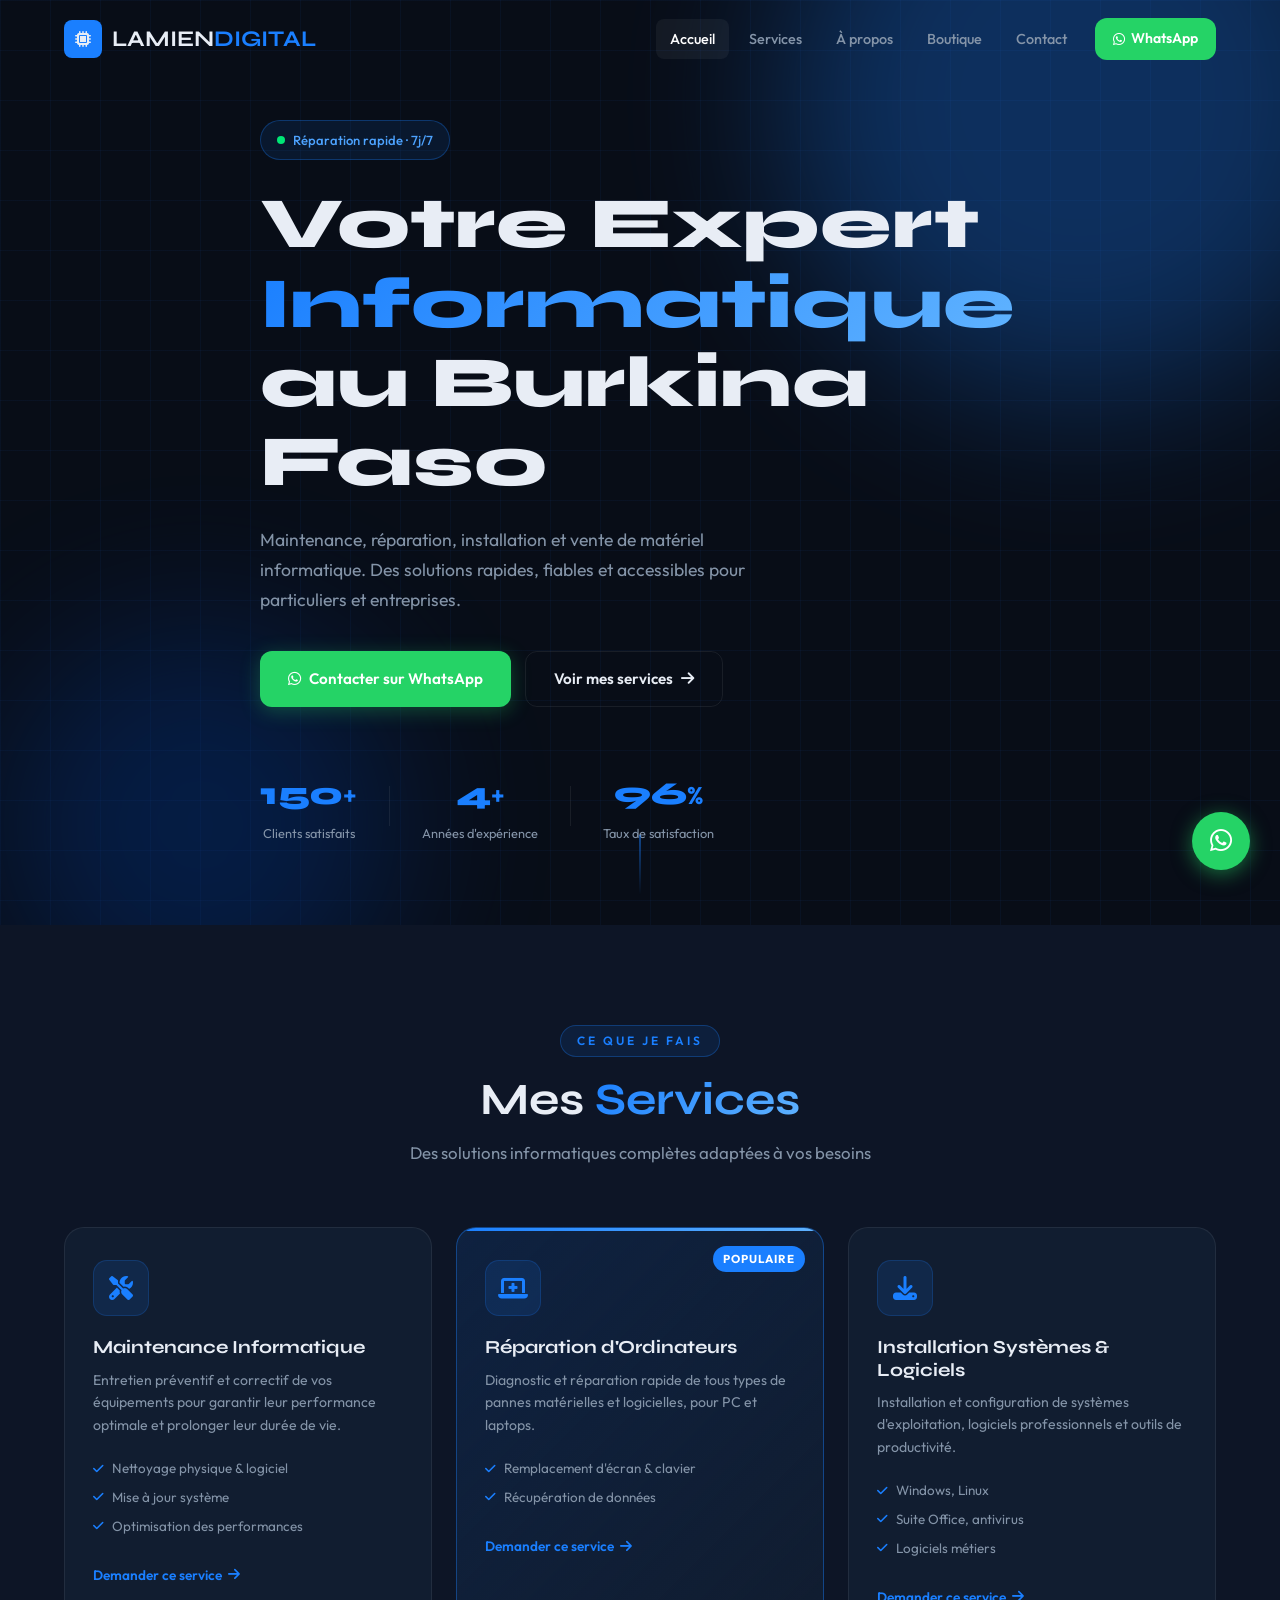
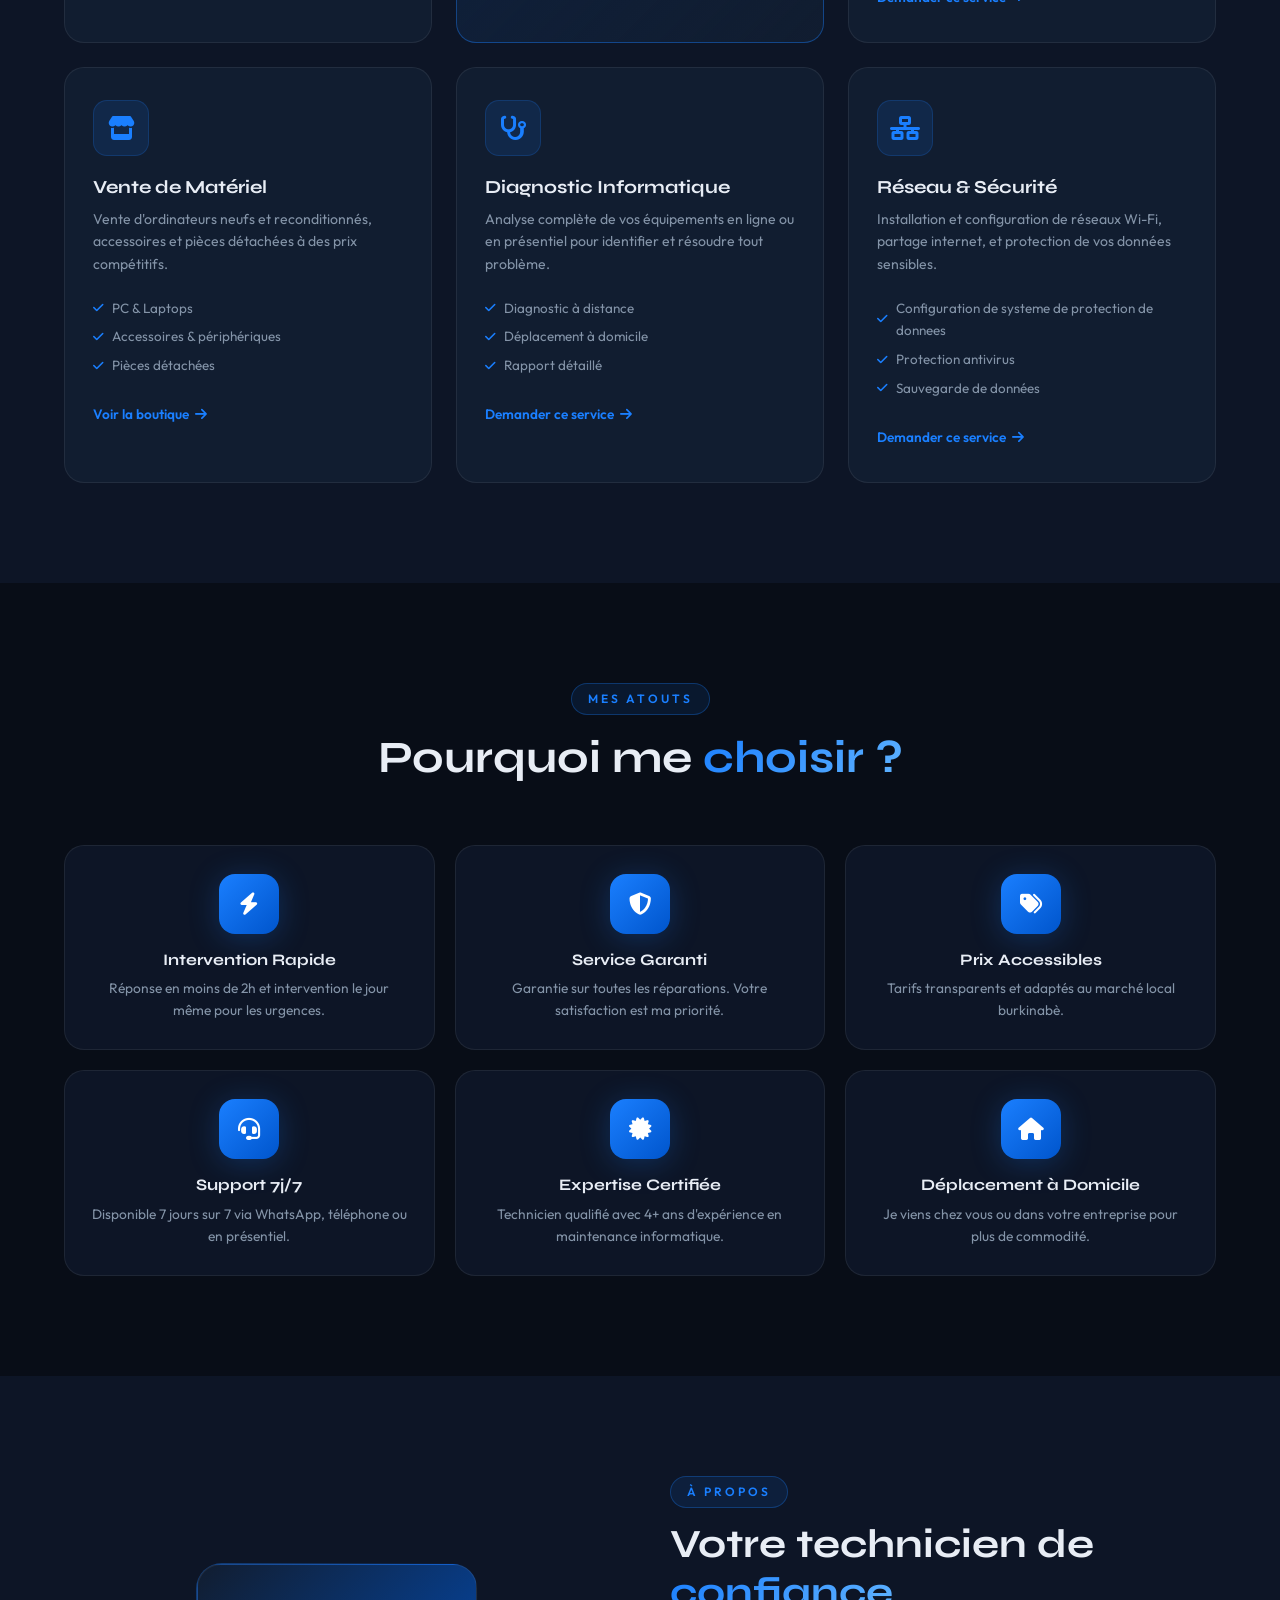
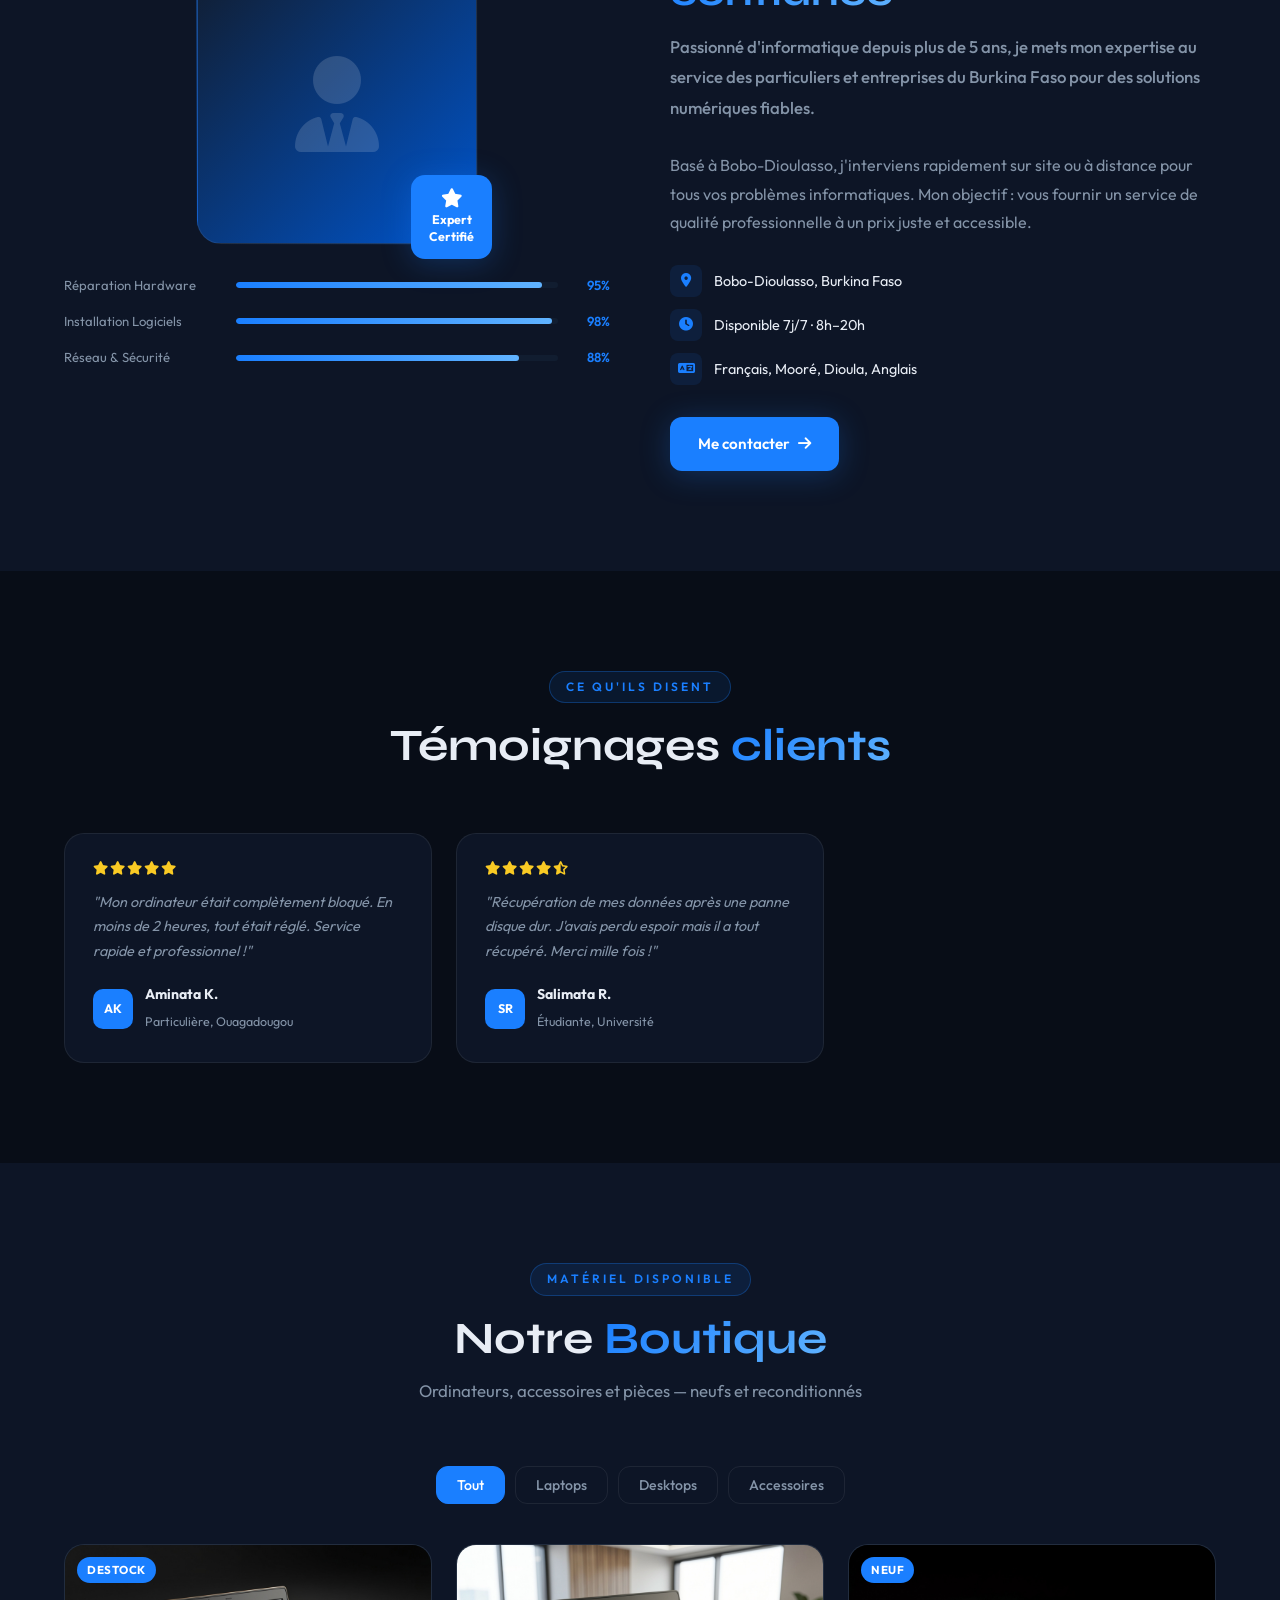
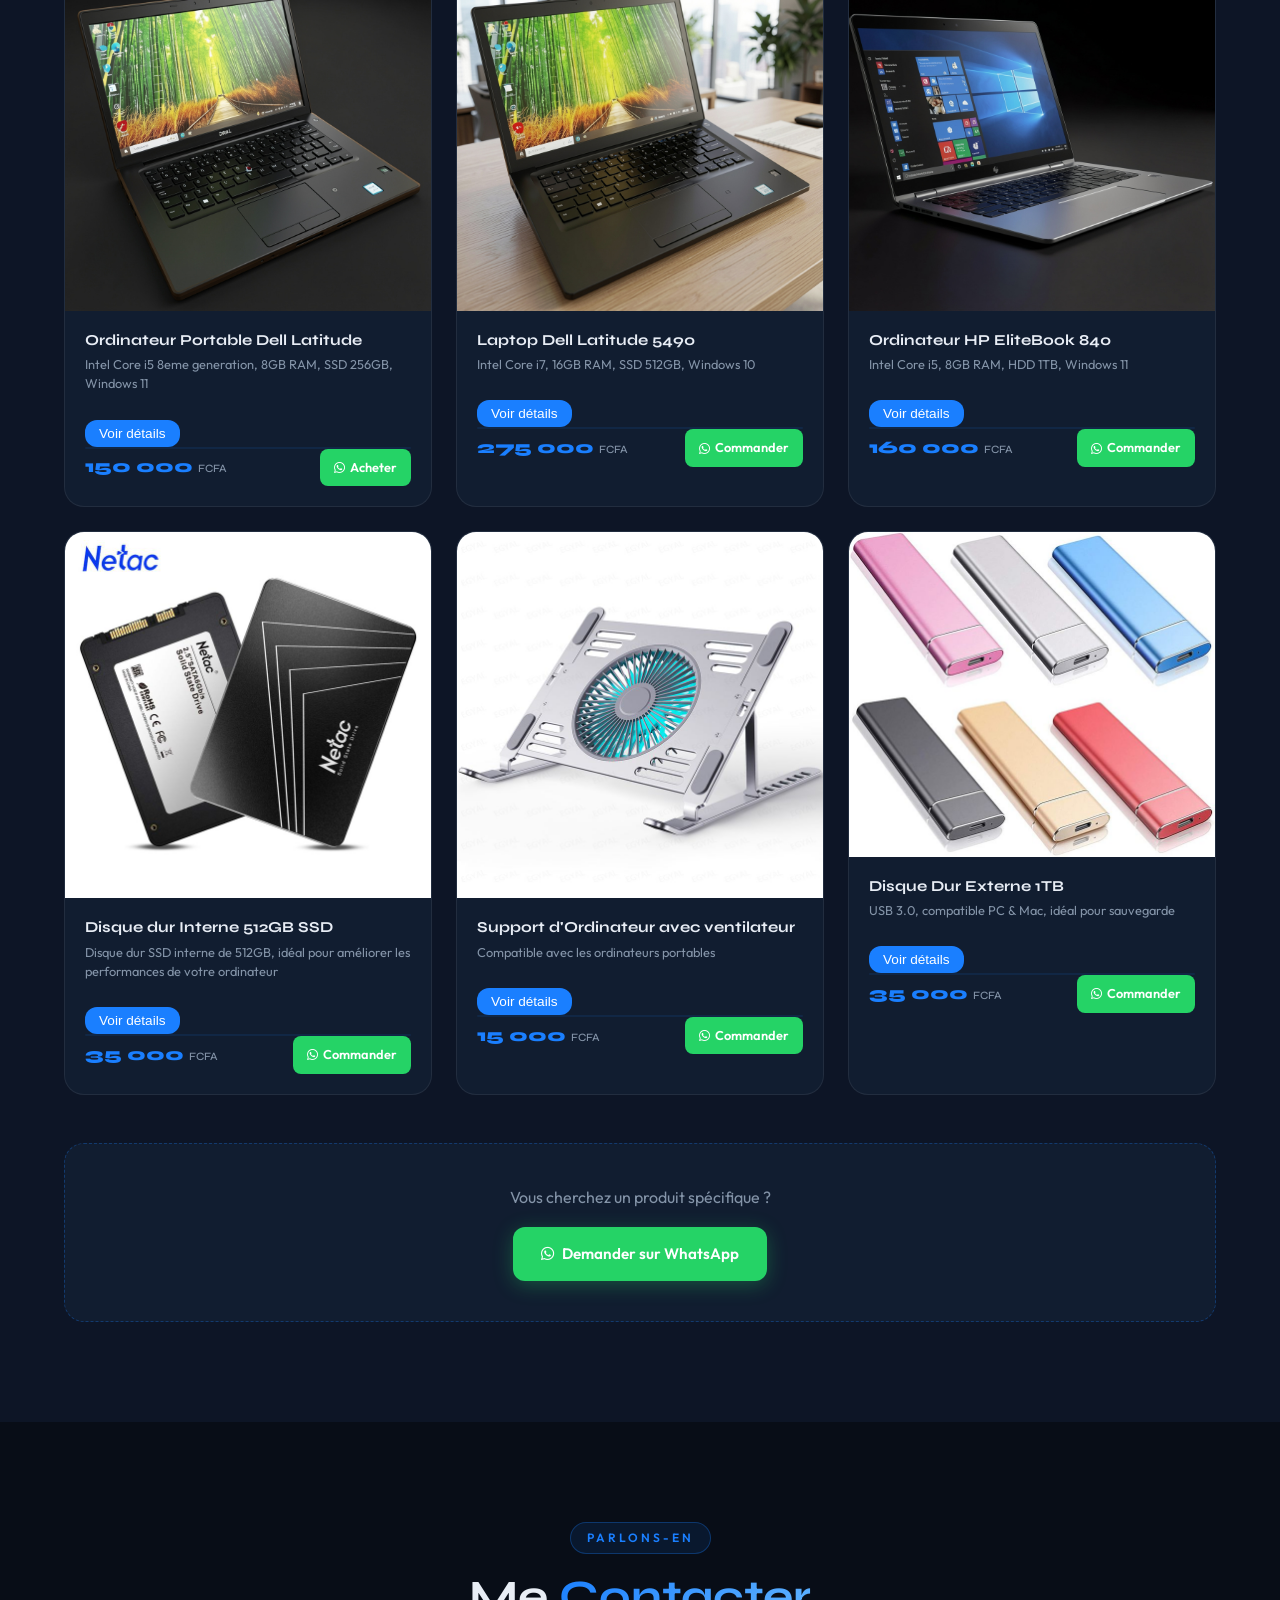
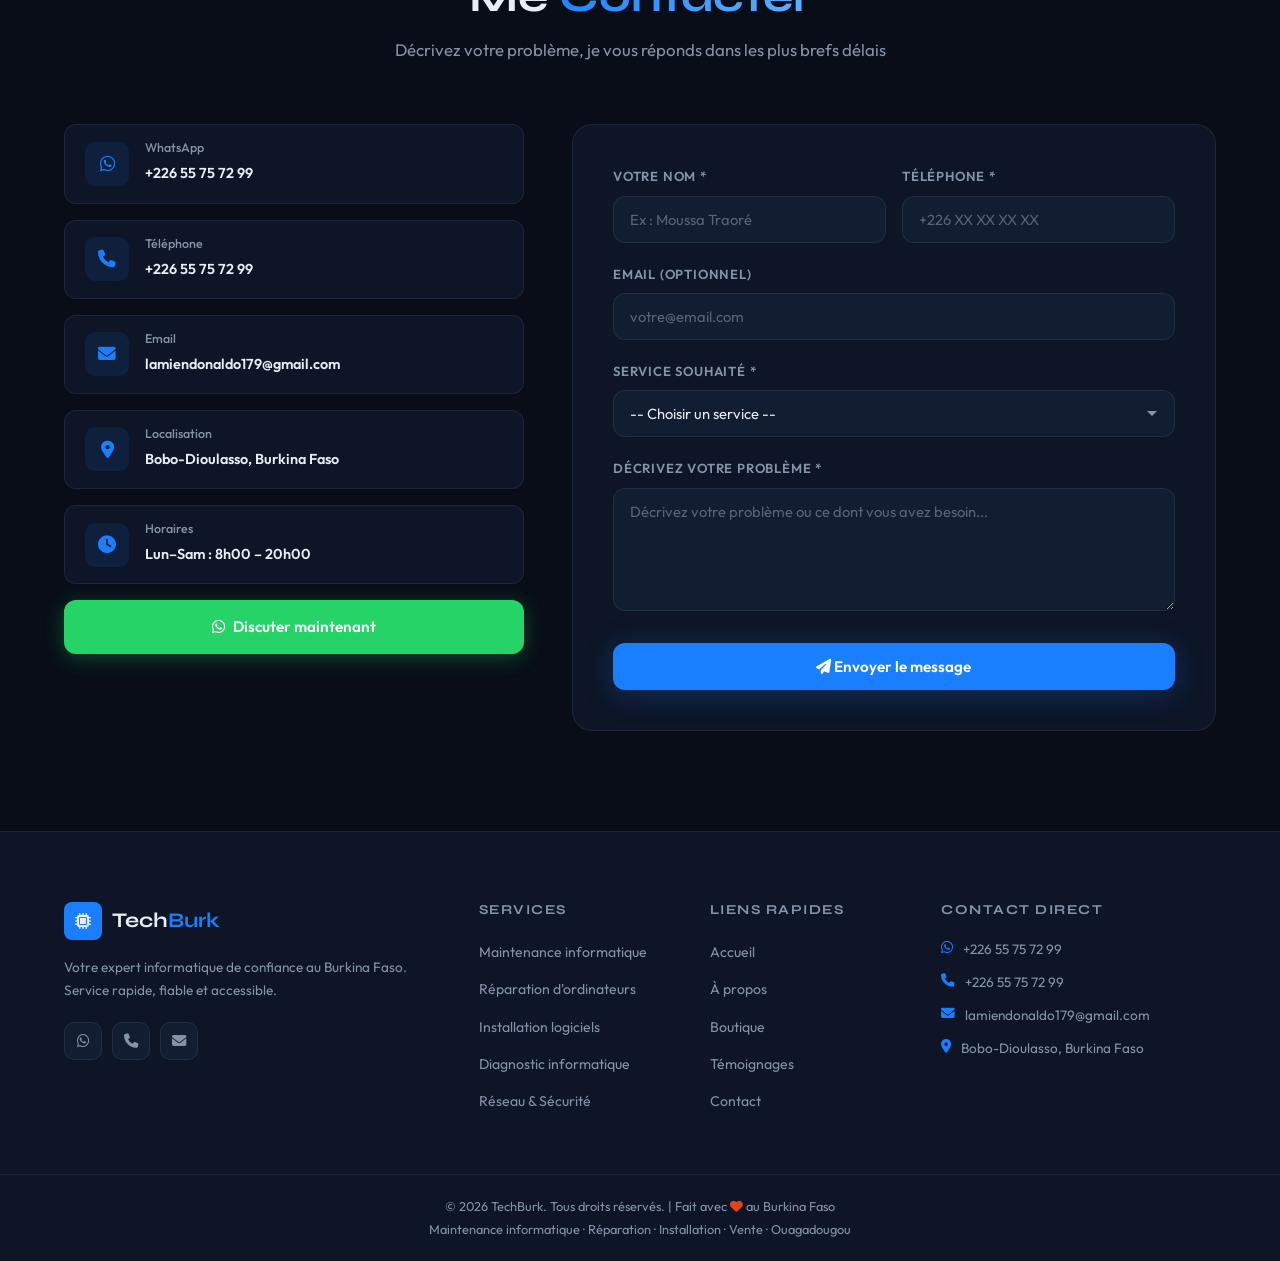
==== index.html @ 7d0dfe83 "Initial commit: TechBurk website with email contact system" ====
<!DOCTYPE html>
<html lang="fr">
<head>
  <meta charset="UTF-8" />
  <meta name="viewport" content="width=device-width, initial-scale=1.0" />

  <!-- SEO META TAGS -->
  <title>TechBurk | Maintenance & Réparation Informatique au Burkina Faso</title>
  <meta name="description" content="Expert en maintenance informatique, réparation d'ordinateurs, installation logiciels et vente de matériel informatique à Ouagadougou, Burkina Faso." />
  <meta name="keywords" content="réparation ordinateur Burkina Faso, maintenance informatique Ouagadougou, installation logiciel, diagnostic informatique, vente ordinateur Burkina" />
  <meta name="author" content="TechBurk" />
  <meta name="robots" content="index, follow" />

  <!-- Open Graph -->
  <meta property="og:title" content="TechBurk | Expert Informatique Burkina Faso" />
  <meta property="og:description" content="Maintenance, réparation, installation et vente de matériel informatique au Burkina Faso." />
  <meta property="og:type" content="website" />
  <meta property="og:url" content="https://techburk.bf" />

  <!-- Favicon -->
  <link rel="icon" href="data:image/svg+xml,<svg xmlns='http://www.w3.org/2000/svg' viewBox='0 0 100 100'><text y='.9em' font-size='90'>💻</text></svg>" />

  <!-- Google Fonts -->
  <link rel="preconnect" href="https://fonts.googleapis.com" />
  <link rel="preconnect" href="https://fonts.gstatic.com" crossorigin />
  <link href="https://fonts.googleapis.com/css2?family=Syne:wght@400;600;700;800&family=Outfit:wght@300;400;500;600&display=swap" rel="stylesheet" />

  <!-- Font Awesome Icons -->
  <link rel="stylesheet" href="https://cdnjs.cloudflare.com/ajax/libs/font-awesome/6.5.0/css/all.min.css" />

  <!-- Main Stylesheet -->
  <link rel="stylesheet" href="css/style.css" />
</head>
<body>

  <!-- ===================== LOADER ===================== -->
  <div id="loader">
    <div class="loader-inner">
      <span class="loader-icon"><i class="fas fa-laptop-code"></i></span>
      <div class="loader-bar"><span></span></div>
    </div>
  </div>

  <!-- ===================== NAVBAR ===================== -->
  <header id="navbar">
    <div class="container nav-container">
      <a href="#accueil" class="logo">
        <span class="logo-icon"><i class="fas fa-microchip"></i></span>
        <span>LAMIEN<strong>DIGITAL</strong></span>
      </a>

      <nav class="nav-links" id="navLinks">
        <a href="#accueil" class="nav-link active">Accueil</a>
        <a href="#services" class="nav-link">Services</a>
        <a href="#apropos" class="nav-link">À propos</a>
        <a href="#boutique" class="nav-link">Boutique</a>
        <a href="#contact" class="nav-link">Contact</a>
        <a href="https://wa.me/22655757299?text=Bonjour%2C%20j%27ai%20besoin%20d%27aide%20informatique" target="_blank" class="btn-nav-whatsapp">
          <i class="fab fa-whatsapp"></i> WhatsApp
        </a>
      </nav>

      <button class="burger" id="burger" aria-label="Menu">
        <span></span><span></span><span></span>
      </button>
    </div>
  </header>

  <!-- ===================== HERO ===================== -->
  <section id="accueil" class="hero">
    <div class="hero-bg">
      <div class="grid-overlay"></div>
      <div class="glow glow-1"></div>
      <div class="glow glow-2"></div>
    </div>
    <div class="container hero-content">
      <div class="hero-badge">
        <span class="pulse-dot"></span> Disponible · Bobo-Dioulasso & environs
      </div>
      <h1 class="hero-title">
        Votre Expert<br />
        <span class="gradient-text">Informatique</span><br />
        au Burkina Faso
      </h1>
      <p class="hero-sub">
        Maintenance, réparation, installation et vente de matériel informatique.
        Des solutions rapides, fiables et accessibles pour particuliers et entreprises.
      </p>
      <div class="hero-cta">
        <a href="https://wa.me/22655757299?text=Bonjour%2C%20j%27ai%20besoin%20d%27aide%20informatique" target="_blank" class="btn btn-whatsapp">
          <i class="fab fa-whatsapp"></i> Contacter sur WhatsApp
        </a>
        <a href="#services" class="btn btn-outline">
          Voir mes services <i class="fas fa-arrow-right"></i>
        </a>
      </div>
      <div class="hero-stats">
        <div class="stat" data-count="150">
          <span class="stat-num">0</span><span>+</span>
          <p>Clients satisfaits</p>
        </div>
        <div class="stat-divider"></div>
        <div class="stat" data-count="4">
          <span class="stat-num">0</span><span>+</span>
          <p>Années d'expérience</p>
        </div>
        <div class="stat-divider"></div>
        <div class="stat" data-count="96">
          <span class="stat-num">0</span><span>%</span>
          <p>Taux de satisfaction</p>
        </div>
      </div>
    </div>
    <div class="hero-scroll-hint">
      <span></span>
    </div>
  </section>

  <!-- ===================== SERVICES ===================== -->
  <section id="services" class="section services">
    <div class="container">
      <div class="section-header" data-aos>
        <span class="section-tag">Ce que je fais</span>
        <h2>Mes <span class="gradient-text">Services</span></h2>
        <p>Des solutions informatiques complètes adaptées à vos besoins</p>
      </div>

      <div class="services-grid">

        <div class="service-card" data-aos data-delay="100">
          <div class="service-icon-wrap">
            <i class="fas fa-tools"></i>
          </div>
          <h3>Maintenance Informatique</h3>
          <p>Entretien préventif et correctif de vos équipements pour garantir leur performance optimale et prolonger leur durée de vie.</p>
          <ul class="service-list">
            <li><i class="fas fa-check"></i> Nettoyage physique & logiciel</li>
            <li><i class="fas fa-check"></i> Mise à jour système</li>
            <li><i class="fas fa-check"></i> Optimisation des performances</li>
          </ul>
          <a href="#contact" class="service-link">Demander ce service <i class="fas fa-arrow-right"></i></a>
        </div>

        <div class="service-card featured" data-aos data-delay="200">
          <div class="featured-badge">Populaire</div>
          <div class="service-icon-wrap">
            <i class="fas fa-laptop-medical"></i>
          </div>
          <h3>Réparation d'Ordinateurs</h3>
          <p>Diagnostic et réparation rapide de tous types de pannes matérielles et logicielles, pour PC et laptops.</p>
          <ul class="service-list">
            <li><i class="fas fa-check"></i> Remplacement d'écran & clavier</li>
            <li><i class="fas fa-check"></i> Récupération de données</li>
          </ul>
          <a href="#contact" class="service-link">Demander ce service <i class="fas fa-arrow-right"></i></a>
        </div>

        <div class="service-card" data-aos data-delay="300">
          <div class="service-icon-wrap">
            <i class="fas fa-download"></i>
          </div>
          <h3>Installation Systèmes & Logiciels</h3>
          <p>Installation et configuration de systèmes d'exploitation, logiciels professionnels et outils de productivité.</p>
          <ul class="service-list">
            <li><i class="fas fa-check"></i> Windows, Linux</li>
            <li><i class="fas fa-check"></i> Suite Office, antivirus</li>
            <li><i class="fas fa-check"></i> Logiciels métiers</li>
          </ul>
          <a href="#contact" class="service-link">Demander ce service <i class="fas fa-arrow-right"></i></a>
        </div>

        <div class="service-card" data-aos data-delay="100">
          <div class="service-icon-wrap">
            <i class="fas fa-store"></i>
          </div>
          <h3>Vente de Matériel</h3>
          <p>Vente d'ordinateurs neufs et reconditionnés, accessoires et pièces détachées à des prix compétitifs.</p>
          <ul class="service-list">
            <li><i class="fas fa-check"></i> PC & Laptops</li>
            <li><i class="fas fa-check"></i> Accessoires & périphériques</li>
            <li><i class="fas fa-check"></i> Pièces détachées</li>
          </ul>
          <a href="#boutique" class="service-link">Voir la boutique <i class="fas fa-arrow-right"></i></a>
        </div>

        <div class="service-card" data-aos data-delay="200">
          <div class="service-icon-wrap">
            <i class="fas fa-stethoscope"></i>
          </div>
          <h3>Diagnostic Informatique</h3>
          <p>Analyse complète de vos équipements en ligne ou en présentiel pour identifier et résoudre tout problème.</p>
          <ul class="service-list">
            <li><i class="fas fa-check"></i> Diagnostic à distance</li>
            <li><i class="fas fa-check"></i> Déplacement à domicile</li>
            <li><i class="fas fa-check"></i> Rapport détaillé</li>
          </ul>
          <a href="#contact" class="service-link">Demander ce service <i class="fas fa-arrow-right"></i></a>
        </div>

        <div class="service-card" data-aos data-delay="300">
          <div class="service-icon-wrap">
            <i class="fas fa-network-wired"></i>
          </div>
          <h3>Réseau & Sécurité</h3>
          <p>Installation et configuration de réseaux Wi-Fi, partage internet, et protection de vos données sensibles.</p>
          <ul class="service-list">
            <li><i class="fas fa-check"></i> Configuration de systeme de protection de donnees</li>
            <li><i class="fas fa-check"></i> Protection antivirus</li>
            <li><i class="fas fa-check"></i> Sauvegarde de données</li>
          </ul>
          <a href="#contact" class="service-link">Demander ce service <i class="fas fa-arrow-right"></i></a>
        </div>

      </div>
    </div>
  </section>

  <!-- ===================== POURQUOI ME CHOISIR ===================== -->
  <section id="pourquoi" class="section why-us">
    <div class="container">
      <div class="section-header" data-aos>
        <span class="section-tag">Mes atouts</span>
        <h2>Pourquoi me <span class="gradient-text">choisir ?</span></h2>
      </div>
      <div class="why-grid">
        <div class="why-card" data-aos data-delay="100">
          <div class="why-icon"><i class="fas fa-bolt"></i></div>
          <h4>Intervention Rapide</h4>
          <p>Réponse en moins de 2h et intervention le jour même pour les urgences.</p>
        </div>
        <div class="why-card" data-aos data-delay="150">
          <div class="why-icon"><i class="fas fa-shield-alt"></i></div>
          <h4>Service Garanti</h4>
          <p>Garantie sur toutes les réparations. Votre satisfaction est ma priorité.</p>
        </div>
        <div class="why-card" data-aos data-delay="200">
          <div class="why-icon"><i class="fas fa-tags"></i></div>
          <h4>Prix Accessibles</h4>
          <p>Tarifs transparents et adaptés au marché local burkinabè.</p>
        </div>
        <div class="why-card" data-aos data-delay="250">
          <div class="why-icon"><i class="fas fa-headset"></i></div>
          <h4>Support 7j/7</h4>
          <p>Disponible 7 jours sur 7 via WhatsApp, téléphone ou en présentiel.</p>
        </div>
        <div class="why-card" data-aos data-delay="300">
          <div class="why-icon"><i class="fas fa-certificate"></i></div>
          <h4>Expertise Certifiée</h4>
          <p>Technicien qualifié avec 4+ ans d'expérience en maintenance informatique.</p>
        </div>
        <div class="why-card" data-aos data-delay="350">
          <div class="why-icon"><i class="fas fa-home"></i></div>
          <h4>Déplacement à Domicile</h4>
          <p>Je viens chez vous ou dans votre entreprise pour plus de commodité.</p>
        </div>
      </div>
    </div>
  </section>

  <!-- ===================== À PROPOS ===================== -->
  <section id="apropos" class="section about">
    <div class="container about-container">
      <div class="about-visual" data-aos>
        <div class="about-img-wrap">
          <div class="about-img-placeholder">
            <i class="fas fa-user-tie"></i>
          </div>
          <div class="about-badge-float">
            <i class="fas fa-star"></i>
            <span>Expert<br/>Certifié</span>
          </div>
        </div>
        <div class="about-skills">
          <div class="skill-bar-item">
            <span>Réparation Hardware</span>
            <div class="skill-bar"><div class="skill-fill" data-width="95"></div></div>
            <span>95%</span>
          </div>
          <div class="skill-bar-item">
            <span>Installation Logiciels</span>
            <div class="skill-bar"><div class="skill-fill" data-width="98"></div></div>
            <span>98%</span>
          </div>
          <div class="skill-bar-item">
            <span>Réseau & Sécurité</span>
            <div class="skill-bar"><div class="skill-fill" data-width="88"></div></div>
            <span>88%</span>
          </div>
        </div>
      </div>

      <div class="about-content" data-aos data-delay="200">
        <span class="section-tag">À propos</span>
        <h2>Votre technicien de<br/><span class="gradient-text">confiance</span></h2>
        <p class="about-lead">
          Passionné d'informatique depuis plus de 5 ans, je mets mon expertise au service
          des particuliers et entreprises du Burkina Faso pour des solutions numériques fiables.
        </p>
        <p>
          Basé à Bobo-Dioulasso, j'interviens rapidement sur site ou à distance pour tous vos
          problèmes informatiques. Mon objectif : vous fournir un service de qualité professionnelle
          à un prix juste et accessible.
        </p>
        <div class="about-highlights">
          <div class="highlight">
            <i class="fas fa-map-marker-alt"></i>
            <span>Bobo-Dioulasso, Burkina Faso</span>
          </div>
          <div class="highlight">
            <i class="fas fa-clock"></i>
            <span>Disponible 7j/7 · 8h–20h</span>
          </div>
          <div class="highlight">
            <i class="fas fa-language"></i>
            <span>Français, Mooré, Dioula, Anglais</span>
          </div>
        </div>
        <a href="#contact" class="btn btn-primary">Me contacter <i class="fas fa-arrow-right"></i></a>
      </div>
    </div>
  </section>

  <!-- ===================== TÉMOIGNAGES ===================== -->
  <section id="temoignages" class="section testimonials">
    <div class="container">
      <div class="section-header" data-aos>
        <span class="section-tag">Ce qu'ils disent</span>
        <h2>Témoignages <span class="gradient-text">clients</span></h2>
      </div>
      <div class="testi-grid">

        <div class="testi-card" data-aos data-delay="100">
          <div class="testi-stars">
            <i class="fas fa-star"></i><i class="fas fa-star"></i><i class="fas fa-star"></i>
            <i class="fas fa-star"></i><i class="fas fa-star"></i>
          </div>
          <p>"Mon ordinateur était complètement bloqué. En moins de 2 heures, tout était réglé. Service rapide et professionnel !"</p>
          <div class="testi-author">
            <div class="testi-avatar">AK</div>
            <div>
              <strong>Aminata K.</strong>
              <span>Particulière, Ouagadougou</span>
            </div>
          </div>
        </div>

        <div class="testi-card" data-aos data-delay="300">
          <div class="testi-stars">
            <i class="fas fa-star"></i><i class="fas fa-star"></i><i class="fas fa-star"></i>
            <i class="fas fa-star"></i><i class="fas fa-star-half-alt"></i>
          </div>
          <p>"Récupération de mes données après une panne disque dur. J'avais perdu espoir mais il a tout récupéré. Merci mille fois !"</p>
          <div class="testi-author">
            <div class="testi-avatar">SR</div>
            <div>
              <strong>Salimata R.</strong>
              <span>Étudiante, Université</span>
            </div>
          </div>
        </div>

      </div>
    </div>
  </section>

  <!-- ===================== BOUTIQUE ===================== -->
  <section id="boutique" class="section shop">
    <div class="container">
      <div class="section-header" data-aos>
        <span class="section-tag">Matériel disponible</span>
        <h2>Notre <span class="gradient-text">Boutique</span></h2>
        <p>Ordinateurs, accessoires et pièces — neufs et reconditionnés</p>
      </div>

      <div class="shop-filters" data-aos>
        <button class="filter-btn active" data-filter="all">Tout</button>
        <button class="filter-btn" data-filter="laptop">Laptops</button>
        <button class="filter-btn" data-filter="desktop">Desktops</button>
        <button class="filter-btn" data-filter="accessoire">Accessoires</button>
      </div>

      <div class="shop-grid">

        <div class="product-card" data-category="laptop" data-aos data-delay="100">
          <img src="Dell.png" alt="Dell Latitude">
            <span class="product-badge new">Destock</span>
          <div class="product-info">
            <h4>Ordinateur Portable Dell Latitude</h4>
            <p>Intel Core i5 8eme generation, 8GB RAM, SSD 256GB, Windows 11</p>
            <button class="btn-details">Voir détails</button>
            <div class="product-details">
              <ul>
                <li>Processeur : Intel Core i5 8e génération</li>
                <li>RAM : 8GB DDR4</li>
                <li>Stockage : SSD 256GB</li>
                <li>Écran : 14 pouces HD</li>
                <li>Système : Windows 11</li>
                <li>Batterie : 4-5h d'autonomie</li>
              </ul>
            </div>
            <div class="product-footer">
              <span class="price">150 000 <small>FCFA</small></span>
              <a href="https://wa.me/22655757299?text=Bonjour%2C%20je%20suis%20intéressé%20par%20le%20Dell%20Latitude" target="_blank" class="btn-buy">
                <i class="fab fa-whatsapp"></i> Acheter
              </a>
            </div>
          </div>
        </div>

        <div class="product-card" data-category="laptop" data-aos data-delay="150">
            <img src="Dell Lattitude.png" alt="Dell Latitude 5490">
          <div class="product-info">
            <h4>Laptop Dell Latitude 5490</h4>
            <p>Intel Core i7, 16GB RAM, SSD 512GB, Windows 10</p>
            <button class="btn-details">Voir détails</button>
            <div class="product-details">
              <ul>
                <li>Processeur : Intel Core i7 7e génération</li>
                <li>RAM : 16GB DDR4</li>
                <li>Stockage : SSD 512GB</li>
                <li>Écran : 14 pouces Full HD</li>
                <li>Système : Windows 10 Pro</li>
                <li>Batterie : 6-7h d'autonomie</li>
              </ul>
            </div>
            <div class="product-footer">
              <span class="price">275 000 <small>FCFA</small></span>
              <a href="https://wa.me/22655757299?text=Bonjour%2C%20je%20suis%20intéressé%20par%20le%20Dell%20Latitude%205490" target="_blank" class="btn-buy">
                <i class="fab fa-whatsapp"></i> Commander
              </a>
            </div>
          </div>
        </div>

<div class="product-card" data-category="desktop" data-aos data-delay="200">
  <img src="HP EliteBook.png" alt="HP EliteBook 840">
  <span class="product-badge new">Neuf</span>

  <div class="product-info">
    <h4>Ordinateur HP EliteBook 840</h4>
    <p>Intel Core i5, 8GB RAM, HDD 1TB, Windows 11</p>

    <!-- Bouton détail -->
    <button class="btn-details">Voir détails</button>

    <!-- Section cachée -->
    <div class="product-details">
      <ul>
        <li>Processeur : Intel Core i5</li>
        <li>RAM : 8GB</li>
        <li>Stockage : 1TB HDD</li>
        <li>Système : Windows 11</li>
        <li>Autonomie : 5h</li>
      </ul>
    </div>

    <div class="product-footer">
      <span class="price">160 000 <small>FCFA</small></span>
      <a href="https://wa.me/22655757299?text=Bonjour%2C%20je%20suis%20intéressé%20par%20le%20PC%20HP%20EliteBook%20840" target="_blank" class="btn-buy">
        <i class="fab fa-whatsapp"></i> Commander
      </a>
    </div>
  </div>
</div>

        <div class="product-card" data-category="accessoire" data-aos data-delay="250">
            <img src="Disque dur.jpg" alt="">
          <div class="product-info">
            <h4>Disque dur Interne 512GB SSD</h4>
            <p>Disque dur SSD interne de 512GB, idéal pour améliorer les performances de votre ordinateur</p>
            <button class="btn-details">Voir détails</button>
            <div class="product-details">
              <ul>
                <li>Capacité : 512GB</li>
                <li>Type : SSD M.2 NVMe</li>
                <li>Vitesse : jusqu'à 3500 MB/s</li>
                <li>Interface : PCIe 3.0</li>
                <li>Garantie : 3 ans</li>
                <li>Compatible : Tous les ordinateurs récents</li>
              </ul>
            </div>
            <div class="product-footer">
              <span class="price">35 000 <small>FCFA</small></span>
              <a href="https://wa.me/22655757299?text=Bonjour%2C%20je%20suis%20intéressé%20par%20le%20Disque%20Dur%20Interne" target="_blank" class="btn-buy">
                <i class="fab fa-whatsapp"></i> Commander
              </a>
            </div>
          </div>
        </div>

        <div class="product-card" data-category="accessoire" data-aos data-delay="300">
          <img src="Support d'ordinateur portable avec ventilateur de refroidissement, support en alliage d'aluminium.jpg" alt="">
          <div class="product-info">
            <h4>Support d'Ordinateur avec ventilateur</h4>
            <p>Compatible avec les ordinateurs portables</p>
            <button class="btn-details">Voir détails</button>
            <div class="product-details">
              <ul>
                <li>Convertible, réglable</li>
                <li>Matériau : Aluminium</li>
                <li>Ventilation améliorée</li>
                <li>Support jusqu'à 15kg</li>
              </ul>
            </div>
            <div class="product-footer">
              <span class="price">15 000 <small>FCFA</small></span>
              <a href="https://wa.me/22655757299?text=Bonjour%2C%20je%20suis%20intéressé%20par%20le%20Support%20d'Ordinateur" target="_blank" class="btn-buy">
                <i class="fab fa-whatsapp"></i> Commander
              </a>
            </div>
          </div>
        </div>

        <div class="product-card" data-category="accessoire" data-aos data-delay="350">
          <img src="Disque dur externe.jpg" alt="">
          <div class="product-info">
            <h4>Disque Dur Externe 1TB</h4>
            <p>USB 3.0, compatible PC & Mac, idéal pour sauvegarde</p>
            <button class="btn-details">Voir détails</button>
            <div class="product-details">
              <ul>
                <li>Capacité : 1TB (1000GB)</li>
                <li>Interface : USB 3.0</li>
                <li>Vitesse : jusqu'à 400 MB/s</li>
                <li>Compatible : Windows, Mac, Linux</li>
                <li>Alimentation : USB (aucune batterie)</li>
                <li>Garantie : 2 ans constructeur</li>
              </ul>
            </div>
            <div class="product-footer">
              <span class="price">35 000 <small>FCFA</small></span>
              <a href="https://wa.me/22655757299?text=Bonjour%2C%20je%20suis%20intéressé%20par%20le%20Disque%20Dur%20Externe" target="_blank" class="btn-buy">
                <i class="fab fa-whatsapp"></i> Commander
              </a>
            </div>
          </div>
        </div>

      </div>

      <div class="shop-cta" data-aos>
        <p>Vous cherchez un produit spécifique ?</p>
        <a href="https://wa.me/22655757299?text=Bonjour%2C%20je%20cherche%20un%20produit%20spécifique" target="_blank" class="btn btn-whatsapp">
          <i class="fab fa-whatsapp"></i> Demander sur WhatsApp
        </a>
      </div>
    </div>
  </section>

  <!-- ===================== CONTACT ===================== -->
  <section id="contact" class="section contact">
    <div class="container">
      <div class="section-header" data-aos>
        <span class="section-tag">Parlons-en</span>
        <h2>Me <span class="gradient-text">Contacter</span></h2>
        <p>Décrivez votre problème, je vous réponds dans les plus brefs délais</p>
      </div>

      <div class="contact-layout">
        <!-- Info Cards -->
        <div class="contact-info" data-aos>
          <div class="contact-card">
            <div class="cc-icon"><i class="fab fa-whatsapp"></i></div>
            <div>
              <h4>WhatsApp</h4>
              <a href="https://wa.me/22655757299" target="_blank">+226 55 75 72 99</a>
            </div>
          </div>
          <div class="contact-card">
            <div class="cc-icon"><i class="fas fa-phone"></i></div>
            <div>
              <h4>Téléphone</h4>
              <a href="tel:+22655757299">+226 55 75 72 99</a>
            </div>
          </div>
          <div class="contact-card">
            <div class="cc-icon"><i class="fas fa-envelope"></i></div>
            <div>
              <h4>Email</h4>
              <a href="mailto:lamiendonaldo179@gmail.com">lamiendonaldo179@gmail.com</a>
            </div>
          </div>
          <div class="contact-card">
            <div class="cc-icon"><i class="fas fa-map-marker-alt"></i></div>
            <div>
              <h4>Localisation</h4>
              <span>Bobo-Dioulasso, Burkina Faso</span>
            </div>
          </div>
          <div class="contact-card">
            <div class="cc-icon"><i class="fas fa-clock"></i></div>
            <div>
              <h4>Horaires</h4>
              <span>Lun–Sam : 8h00 – 20h00</span>
            </div>
          </div>

          <a href="https://wa.me/22655757299?text=Bonjour%2C%20j%27ai%20besoin%20d%27aide%20informatique" target="_blank" class="btn btn-whatsapp btn-full">
            <i class="fab fa-whatsapp"></i> Discuter maintenant
          </a>
        </div>

        <!-- Contact Form -->
        <div class="contact-form-wrap" data-aos data-delay="200">
          <form id="contactForm" action="php/contact.php" method="POST">
            <div class="form-row">
              <div class="form-group">
                <label for="nom">Votre nom *</label>
                <input type="text" id="nom" name="nom" placeholder="Ex : Moussa Traoré" required />
              </div>
              <div class="form-group">
                <label for="telephone">Téléphone *</label>
                <input type="tel" id="telephone" name="telephone" placeholder="+226 XX XX XX XX" required />
              </div>
            </div>
            <div class="form-group">
              <label for="email">Email (optionnel)</label>
              <input type="email" id="email" name="email" placeholder="votre@email.com" />
            </div>
            <div class="form-group">
              <label for="service">Service souhaité *</label>
              <select id="service" name="service" required>
                <option value="">-- Choisir un service --</option>
                <option value="maintenance">Maintenance informatique</option>
                <option value="reparation">Réparation d'ordinateur</option>
                <option value="installation">Installation logiciel/système</option>
                <option value="vente">Achat matériel</option>
                <option value="diagnostic">Diagnostic informatique</option>
                <option value="reseau">Réseau & Sécurité</option>
                <option value="autre">Autre</option>
              </select>
            </div>
            <div class="form-group">
              <label for="message">Décrivez votre problème *</label>
              <textarea id="message" name="message" rows="5" placeholder="Décrivez votre problème ou ce dont vous avez besoin..." required></textarea>
            </div>
            <button type="submit" class="btn btn-primary btn-full" id="submitBtn">
              <span class="btn-text"><i class="fas fa-paper-plane"></i> Envoyer le message</span>
              <span class="btn-loading" style="display:none;"><i class="fas fa-circle-notch fa-spin"></i> Envoi...</span>
            </button>
            <div id="form-success" class="form-alert success" style="display:none;">
              <i class="fas fa-check-circle"></i> Message envoyé ! Je vous contacte très bientôt.
            </div>
            <div id="form-error" class="form-alert error" style="display:none;">
              <i class="fas fa-exclamation-circle"></i> Erreur lors de l'envoi. Contactez-moi sur WhatsApp.
            </div>
          </form>
        </div>
      </div>
    </div>
  </section>

  <!-- ===================== FOOTER ===================== -->
  <footer class="footer">
    <div class="container footer-container">
      <div class="footer-brand">
        <a href="#accueil" class="logo">
          <span class="logo-icon"><i class="fas fa-microchip"></i></span>
          <span>Tech<strong>Burk</strong></span>
        </a>
        <p>Votre expert informatique de confiance au Burkina Faso. Service rapide, fiable et accessible.</p>
        <div class="footer-socials">
          <a href="https://wa.me/22655757299" target="_blank" aria-label="WhatsApp"><i class="fab fa-whatsapp"></i></a>
          <a href="tel:+22655757299" aria-label="Téléphone"><i class="fas fa-phone"></i></a>
          <a href="mailto:lamiendonaldo179@gmail.com" aria-label="Email"><i class="fas fa-envelope"></i></a>
        </div>
      </div>

      <div class="footer-col">
        <h5>Services</h5>
        <ul>
          <li><a href="#services">Maintenance informatique</a></li>
          <li><a href="#services">Réparation d'ordinateurs</a></li>
          <li><a href="#services">Installation logiciels</a></li>
          <li><a href="#services">Diagnostic informatique</a></li>
          <li><a href="#services">Réseau & Sécurité</a></li>
        </ul>
      </div>

      <div class="footer-col">
        <h5>Liens rapides</h5>
        <ul>
          <li><a href="#accueil">Accueil</a></li>
          <li><a href="#apropos">À propos</a></li>
          <li><a href="#boutique">Boutique</a></li>
          <li><a href="#temoignages">Témoignages</a></li>
          <li><a href="#contact">Contact</a></li>
        </ul>
      </div>

      <div class="footer-col">
        <h5>Contact direct</h5>
        <ul class="footer-contact-list">
          <li><i class="fab fa-whatsapp"></i> +226 55 75 72 99</li>
          <li><i class="fas fa-phone"></i> +226 55 75 72 99</li>
          <li><i class="fas fa-envelope"></i> lamiendonaldo179@gmail.com</li>
          <li><i class="fas fa-map-marker-alt"></i> Bobo-Dioulasso, Burkina Faso</li>
        </ul>
      </div>
    </div>

    <div class="footer-bottom">
      <div class="container">
        <p>© <span id="currentYear"></span> TechBurk. Tous droits réservés. | Fait avec <i class="fas fa-heart" style="color:#e84118"></i> au Burkina Faso</p>
        <p>Maintenance informatique · Réparation · Installation · Vente · Ouagadougou</p>
      </div>
    </div>
  </footer>

  <!-- ===================== WHATSAPP FLOATING BTN ===================== -->
  <a href="https://wa.me/22655757299?text=Bonjour%2C%20j%27ai%20besoin%20d%27aide%20informatique"
     target="_blank" class="whatsapp-float" id="waFloat" aria-label="WhatsApp">
    <i class="fab fa-whatsapp"></i>
    <span class="wa-tooltip">Besoin d'aide ?</span>
  </a>

  <!-- ===================== BACK TO TOP ===================== -->
  <button class="back-to-top" id="backToTop" aria-label="Retour en haut">
    <i class="fas fa-chevron-up"></i>
  </button>

  <!-- Main JS -->
  <script src="js/script.js"></script>
</body>
</html>
---- css/style.css ----
/* ============================================================
   TechBurk — Expert Informatique Burkina Faso
   CSS Principal — style.css
   Design : Dark Tech · Bleu électrique · Syne + Outfit
   ============================================================ */

/* ─── CSS VARIABLES ─────────────────────────────────────── */
:root {
  --blue:       #1a7fff;
  --blue-light: #4da3ff;
  --blue-dark:  #0055cc;
  --bg:         #080d17;
  --bg-2:       #0d1526;
  --bg-3:       #111d30;
  --border:     rgba(255,255,255,0.07);
  --text:       #e8edf5;
  --text-muted: #8494a8;
  --white:      #ffffff;
  --green:      #25d366;
  --red:        #e84118;
  --radius:     12px;
  --radius-lg:  20px;
  --shadow:     0 4px 30px rgba(0,0,0,0.4);
  --shadow-blue:0 4px 30px rgba(26,127,255,0.25);
  --transition: all 0.3s cubic-bezier(0.4,0,0.2,1);
}

/* ─── RESET & BASE ───────────────────────────────────────── */
*, *::before, *::after { box-sizing: border-box; margin: 0; padding: 0; }

html {
  scroll-behavior: smooth;
  scroll-padding-top: 80px;
}

body {
  font-family: 'Outfit', sans-serif;
  background: var(--bg);
  color: var(--text);
  line-height: 1.7;
  overflow-x: hidden;
}

h1, h2, h3, h4, h5 {
  font-family: 'Syne', sans-serif;
  font-weight: 700;
  line-height: 1.2;
}

a { text-decoration: none; color: inherit; }
img { max-width: 100%; display: block; }
ul { list-style: none; }

::selection { background: var(--blue); color: #fff; }

::-webkit-scrollbar { width: 6px; }
::-webkit-scrollbar-track { background: var(--bg); }
::-webkit-scrollbar-thumb { background: var(--blue); border-radius: 3px; }

/* ─── UTILITIES ──────────────────────────────────────────── */
.container {
  max-width: 1200px;
  margin: 0 auto;
  padding: 0 24px;
}

.section { padding: 100px 0; }

.section-header {
  text-align: center;
  margin-bottom: 60px;
}

.section-header h2 {
  font-size: clamp(2rem, 4vw, 2.8rem);
  margin-bottom: 12px;
}

.section-header p {
  color: var(--text-muted);
  font-size: 1.05rem;
  max-width: 520px;
  margin: 0 auto;
}

.section-tag {
  display: inline-block;
  font-size: 0.75rem;
  font-weight: 600;
  text-transform: uppercase;
  letter-spacing: 3px;
  color: var(--blue);
  background: rgba(26,127,255,0.1);
  border: 1px solid rgba(26,127,255,0.3);
  padding: 5px 16px;
  border-radius: 50px;
  margin-bottom: 16px;
}

.gradient-text {
  background: linear-gradient(135deg, var(--blue), #60b3ff);
  -webkit-background-clip: text;
  -webkit-text-fill-color: transparent;
  background-clip: text;
}

/* ─── BUTTONS ────────────────────────────────────────────── */
.btn {
  display: inline-flex;
  align-items: center;
  gap: 8px;
  padding: 14px 28px;
  border-radius: var(--radius);
  font-family: 'Outfit', sans-serif;
  font-size: 0.95rem;
  font-weight: 600;
  cursor: pointer;
  border: none;
  transition: var(--transition);
}

.btn-primary {
  background: var(--blue);
  color: #fff;
  box-shadow: var(--shadow-blue);
}
.btn-primary:hover {
  background: var(--blue-dark);
  transform: translateY(-2px);
  box-shadow: 0 8px 40px rgba(26,127,255,0.4);
}

.btn-outline {
  background: transparent;
  color: var(--text);
  border: 1px solid var(--border);
}
.btn-outline:hover {
  border-color: var(--blue);
  color: var(--blue);
  transform: translateY(-2px);
}

.btn-whatsapp {
  background: var(--green);
  color: #fff;
  box-shadow: 0 4px 20px rgba(37,211,102,0.3);
}
.btn-whatsapp:hover {
  background: #1ea855;
  transform: translateY(-2px);
  box-shadow: 0 8px 30px rgba(37,211,102,0.4);
}

.btn-full { width: 100%; justify-content: center; }

/* ─── LOADER ─────────────────────────────────────────────── */
#loader {
  position: fixed; inset: 0;
  background: var(--bg);
  display: flex;
  align-items: center;
  justify-content: center;
  z-index: 9999;
  transition: opacity 0.5s, visibility 0.5s;
}
#loader.hidden { opacity: 0; visibility: hidden; }

.loader-inner { text-align: center; }
.loader-icon {
  font-size: 3rem;
  color: var(--blue);
  display: block;
  margin-bottom: 20px;
  animation: pulse 1s infinite;
}
.loader-bar {
  width: 200px;
  height: 3px;
  background: var(--bg-3);
  border-radius: 3px;
  overflow: hidden;
}
.loader-bar span {
  display: block;
  height: 100%;
  background: linear-gradient(90deg, var(--blue), #60b3ff);
  border-radius: 3px;
  animation: loadBar 1.5s ease-in-out forwards;
}

@keyframes loadBar {
  from { width: 0; }
  to   { width: 100%; }
}
@keyframes pulse {
  0%, 100% { transform: scale(1); }
  50%       { transform: scale(1.1); }
}

/* ─── NAVBAR ─────────────────────────────────────────────── */
#navbar {
  position: fixed;
  top: 0; left: 0; right: 0;
  z-index: 1000;
  padding: 18px 0;
  background: transparent;
  transition: var(--transition);
}

#navbar.scrolled {
  background: rgba(8,13,23,0.95);
  backdrop-filter: blur(20px);
  -webkit-backdrop-filter: blur(20px);
  padding: 12px 0;
  border-bottom: 1px solid var(--border);
}

.nav-container {
  display: flex;
  align-items: center;
  justify-content: space-between;
}

.logo {
  display: flex;
  align-items: center;
  gap: 10px;
  font-family: 'Syne', sans-serif;
  font-size: 1.4rem;
  font-weight: 700;
}
.logo-icon {
  width: 38px; height: 38px;
  background: var(--blue);
  border-radius: 8px;
  display: flex; align-items: center; justify-content: center;
  font-size: 1rem;
  flex-shrink: 0;
}
.logo strong { color: var(--blue); }

.nav-links {
  display: flex;
  align-items: center;
  gap: 6px;
}

.nav-link {
  padding: 8px 14px;
  border-radius: 8px;
  font-size: 0.9rem;
  font-weight: 500;
  color: var(--text-muted);
  transition: var(--transition);
}
.nav-link:hover, .nav-link.active {
  color: var(--white);
  background: rgba(255,255,255,0.05);
}

.btn-nav-whatsapp {
  display: inline-flex;
  align-items: center;
  gap: 6px;
  background: var(--green);
  color: #fff;
  padding: 9px 18px;
  border-radius: var(--radius);
  font-size: 0.88rem;
  font-weight: 600;
  margin-left: 8px;
  transition: var(--transition);
}
.btn-nav-whatsapp:hover {
  background: #1ea855;
  transform: translateY(-1px);
}

.burger {
  display: none;
  flex-direction: column;
  gap: 5px;
  background: none;
  border: none;
  cursor: pointer;
  padding: 5px;
}
.burger span {
  display: block;
  width: 24px; height: 2px;
  background: var(--text);
  border-radius: 2px;
  transition: var(--transition);
}
.burger.open span:nth-child(1) { transform: rotate(45deg) translate(5px,5px); }
.burger.open span:nth-child(2) { opacity: 0; }
.burger.open span:nth-child(3) { transform: rotate(-45deg) translate(5px,-5px); }

/* ─── HERO ───────────────────────────────────────────────── */
.hero {
  position: relative;
  min-height: 100vh;
  display: flex;
  align-items: center;
  overflow: hidden;
}

.hero-bg {
  position: absolute; inset: 0;
  z-index: 0;
}

.grid-overlay {
  position: absolute; inset: 0;
  background-image:
    linear-gradient(rgba(26,127,255,0.05) 1px, transparent 1px),
    linear-gradient(90deg, rgba(26,127,255,0.05) 1px, transparent 1px);
  background-size: 50px 50px;
}

.glow {
  position: absolute;
  border-radius: 50%;
  filter: blur(80px);
  opacity: 0.3;
}
.glow-1 {
  width: 600px; height: 600px;
  background: var(--blue);
  top: -200px; right: -100px;
}
.glow-2 {
  width: 400px; height: 400px;
  background: #0040aa;
  bottom: -100px; left: 0;
}

.hero-content {
  position: relative;
  z-index: 1;
  padding: 120px 0 80px;
  max-width: 760px;
}

.hero-badge {
  display: inline-flex;
  align-items: center;
  gap: 8px;
  background: rgba(26,127,255,0.1);
  border: 1px solid rgba(26,127,255,0.3);
  padding: 8px 16px;
  border-radius: 50px;
  font-size: 0.82rem;
  font-weight: 500;
  color: var(--blue-light);
  margin-bottom: 24px;
}

.pulse-dot {
  width: 8px; height: 8px;
  background: #00e676;
  border-radius: 50%;
  animation: pulseDot 2s infinite;
}
@keyframes pulseDot {
  0%, 100% { box-shadow: 0 0 0 0 rgba(0,230,118,0.6); }
  50%       { box-shadow: 0 0 0 6px rgba(0,230,118,0); }
}

.hero-title {
  font-size: clamp(2.8rem, 6vw, 4.5rem);
  font-weight: 800;
  line-height: 1.1;
  margin-bottom: 24px;
  animation: fadeUp 0.8s ease both;
}

.hero-sub {
  font-size: 1.1rem;
  color: var(--text-muted);
  max-width: 520px;
  margin-bottom: 36px;
  animation: fadeUp 0.8s 0.2s ease both;
}

.hero-cta {
  display: flex;
  flex-wrap: wrap;
  gap: 14px;
  margin-bottom: 60px;
  animation: fadeUp 0.8s 0.4s ease both;
}

.hero-stats {
  display: flex;
  align-items: center;
  gap: 32px;
  flex-wrap: wrap;
  animation: fadeUp 0.8s 0.6s ease both;
}
.stat { text-align: center; }
.stat .stat-num {
  font-family: 'Syne', sans-serif;
  font-size: 2rem;
  font-weight: 800;
  color: var(--blue);
}
.stat span { font-size: 1.5rem; font-weight: 700; color: var(--blue); }
.stat p    { font-size: 0.8rem; color: var(--text-muted); margin-top: 2px; }

.stat-divider {
  width: 1px;
  height: 40px;
  background: var(--border);
}

.hero-scroll-hint {
  position: absolute;
  bottom: 30px; left: 50%;
  transform: translateX(-50%);
  z-index: 1;
}
.hero-scroll-hint span {
  display: block;
  width: 1px; height: 60px;
  background: linear-gradient(to bottom, var(--blue), transparent);
  margin: 0 auto;
  animation: scrollHint 2s ease-in-out infinite;
}
@keyframes scrollHint {
  0%, 100% { opacity: 0.3; height: 40px; }
  50%       { opacity: 1;   height: 60px; }
}

/* ─── SERVICES ───────────────────────────────────────────── */
.services { background: var(--bg-2); }

.services-grid {
  display: grid;
  grid-template-columns: repeat(3, 1fr);
  gap: 24px;
}

.service-card {
  background: var(--bg-3);
  border: 1px solid var(--border);
  border-radius: var(--radius-lg);
  padding: 32px 28px;
  transition: var(--transition);
  position: relative;
  overflow: hidden;
}
.service-card::before {
  content: '';
  position: absolute;
  top: 0; left: 0; right: 0;
  height: 3px;
  background: linear-gradient(90deg, var(--blue), #60b3ff);
  transform: scaleX(0);
  transition: var(--transition);
  transform-origin: left;
}
.service-card:hover { transform: translateY(-6px); border-color: rgba(26,127,255,0.3); }
.service-card:hover::before { transform: scaleX(1); }

.service-card.featured {
  background: linear-gradient(135deg, rgba(26,127,255,0.12), var(--bg-3));
  border-color: rgba(26,127,255,0.4);
}
.service-card.featured::before { transform: scaleX(1); }

.featured-badge {
  position: absolute;
  top: 18px; right: 18px;
  background: var(--blue);
  color: #fff;
  font-size: 0.72rem;
  font-weight: 700;
  padding: 3px 10px;
  border-radius: 20px;
  text-transform: uppercase;
  letter-spacing: 1px;
}

.service-icon-wrap {
  width: 56px; height: 56px;
  background: rgba(26,127,255,0.12);
  border: 1px solid rgba(26,127,255,0.2);
  border-radius: 14px;
  display: flex; align-items: center; justify-content: center;
  font-size: 1.5rem;
  color: var(--blue);
  margin-bottom: 20px;
  transition: var(--transition);
}
.service-card:hover .service-icon-wrap {
  background: var(--blue);
  color: #fff;
  transform: rotate(-5deg) scale(1.05);
}

.service-card h3 {
  font-size: 1.15rem;
  margin-bottom: 10px;
  font-weight: 700;
}

.service-card p {
  color: var(--text-muted);
  font-size: 0.88rem;
  margin-bottom: 18px;
  line-height: 1.6;
}

.service-list {
  margin-bottom: 20px;
}
.service-list li {
  display: flex;
  align-items: center;
  gap: 8px;
  font-size: 0.84rem;
  color: var(--text-muted);
  padding: 3px 0;
}
.service-list li i { color: var(--blue); font-size: 0.75rem; }

.service-link {
  display: inline-flex;
  align-items: center;
  gap: 6px;
  font-size: 0.85rem;
  font-weight: 600;
  color: var(--blue);
  transition: var(--transition);
}
.service-link:hover { gap: 10px; }

/* ─── WHY US ──────────────────────────────────────────────── */
.why-us { background: var(--bg); }

.why-grid {
  display: grid;
  grid-template-columns: repeat(3, 1fr);
  gap: 20px;
}

.why-card {
  background: var(--bg-2);
  border: 1px solid var(--border);
  border-radius: var(--radius-lg);
  padding: 28px 24px;
  text-align: center;
  transition: var(--transition);
}
.why-card:hover {
  border-color: rgba(26,127,255,0.4);
  transform: translateY(-4px);
}

.why-icon {
  width: 60px; height: 60px;
  background: linear-gradient(135deg, var(--blue), var(--blue-dark));
  border-radius: 16px;
  display: flex; align-items: center; justify-content: center;
  font-size: 1.4rem;
  color: #fff;
  margin: 0 auto 16px;
  box-shadow: var(--shadow-blue);
}

.why-card h4 {
  font-size: 1rem;
  margin-bottom: 8px;
}

.why-card p {
  font-size: 0.86rem;
  color: var(--text-muted);
  line-height: 1.6;
}

/* ─── ABOUT ───────────────────────────────────────────────── */
.about { background: var(--bg-2); }

.about-container {
  display: grid;
  grid-template-columns: 1fr 1fr;
  gap: 60px;
  align-items: center;
}

.about-img-wrap {
  position: relative;
  width: 280px;
  margin: 0 auto 30px;
}

.about-img-placeholder {
  width: 280px; height: 280px;
  background: linear-gradient(135deg, var(--bg-3), var(--blue-dark));
  border-radius: 24px;
  display: flex; align-items: center; justify-content: center;
  font-size: 6rem;
  color: rgba(255,255,255,0.15);
  border: 1px solid var(--border);
  position: relative;
}
.about-img-placeholder::after {
  content: '';
  position: absolute;
  inset: -2px;
  border-radius: 26px;
  background: linear-gradient(135deg, rgba(26,127,255,0.4), transparent, rgba(26,127,255,0.1));
  z-index: -1;
}

.about-badge-float {
  position: absolute;
  bottom: -15px; right: -15px;
  background: var(--blue);
  color: #fff;
  padding: 14px 18px;
  border-radius: 14px;
  text-align: center;
  font-size: 0.78rem;
  font-weight: 700;
  line-height: 1.3;
  box-shadow: var(--shadow-blue);
}
.about-badge-float i { font-size: 1.2rem; display: block; margin-bottom: 4px; }

.about-skills { margin-top: 30px; }

.skill-bar-item {
  display: flex;
  align-items: center;
  gap: 12px;
  margin-bottom: 14px;
  font-size: 0.82rem;
}
.skill-bar-item > span:first-child { min-width: 160px; color: var(--text-muted); }
.skill-bar-item > span:last-child  { min-width: 40px; text-align: right; font-weight: 600; color: var(--blue); }

.skill-bar {
  flex: 1;
  height: 6px;
  background: var(--bg-3);
  border-radius: 3px;
  overflow: hidden;
}
.skill-fill {
  height: 100%;
  background: linear-gradient(90deg, var(--blue), #60b3ff);
  border-radius: 3px;
  width: 0;
  transition: width 1.2s ease;
}

.about-content { }
.about-content h2 { font-size: clamp(1.8rem, 3.5vw, 2.5rem); margin-bottom: 16px; }
.about-content .section-tag { margin-bottom: 12px; }

.about-lead {
  font-size: 1.05rem;
  font-weight: 500;
  margin-bottom: 16px;
}

.about-content > p {
  color: var(--text-muted);
  margin-bottom: 28px;
  line-height: 1.8;
}

.about-highlights {
  display: flex;
  flex-direction: column;
  gap: 12px;
  margin-bottom: 32px;
}

.highlight {
  display: flex;
  align-items: center;
  gap: 12px;
  font-size: 0.9rem;
}
.highlight i {
  width: 32px; height: 32px;
  background: rgba(26,127,255,0.1);
  border-radius: 8px;
  display: flex; align-items: center; justify-content: center;
  color: var(--blue);
  font-size: 0.85rem;
  flex-shrink: 0;
}

/* ─── TESTIMONIALS ───────────────────────────────────────── */
.testimonials { background: var(--bg); }

.testi-grid {
  display: grid;
  grid-template-columns: repeat(3, 1fr);
  gap: 24px;
}

.testi-card {
  background: var(--bg-2);
  border: 1px solid var(--border);
  border-radius: var(--radius-lg);
  padding: 28px;
  transition: var(--transition);
}
.testi-card.featured {
  border-color: rgba(26,127,255,0.4);
  background: linear-gradient(135deg, rgba(26,127,255,0.08), var(--bg-2));
}
.testi-card:hover { transform: translateY(-4px); border-color: rgba(26,127,255,0.3); }

.testi-stars {
  color: #f9ca24;
  font-size: 0.85rem;
  margin-bottom: 14px;
  display: flex; gap: 2px;
}

.testi-card > p {
  color: var(--text-muted);
  font-size: 0.9rem;
  font-style: italic;
  line-height: 1.7;
  margin-bottom: 20px;
}

.testi-author {
  display: flex;
  align-items: center;
  gap: 12px;
}

.testi-avatar {
  width: 40px; height: 40px;
  background: var(--blue);
  border-radius: 10px;
  display: flex; align-items: center; justify-content: center;
  font-size: 0.78rem;
  font-weight: 700;
  color: #fff;
  flex-shrink: 0;
}

.testi-author strong { display: block; font-size: 0.88rem; }
.testi-author span   { font-size: 0.78rem; color: var(--text-muted); }

/* ─── BOUTIQUE ───────────────────────────────────────────── */
.shop { background: var(--bg-2); }

.shop-filters {
  display: flex;
  justify-content: center;
  flex-wrap: wrap;
  gap: 10px;
  margin-bottom: 40px;
}

.filter-btn {
  padding: 9px 20px;
  border-radius: var(--radius);
  border: 1px solid var(--border);
  background: transparent;
  color: var(--text-muted);
  font-family: 'Outfit', sans-serif;
  font-size: 0.88rem;
  font-weight: 500;
  cursor: pointer;
  transition: var(--transition);
}
.filter-btn:hover,
.filter-btn.active {
  background: var(--blue);
  color: #fff;
  border-color: var(--blue);
}

.shop-grid {
  display: grid;
  grid-template-columns: repeat(3, 1fr);
  gap: 24px;
  margin-bottom: 48px;
}

.product-card {
  background: var(--bg-3);
  border: 1px solid var(--border);
  border-radius: var(--radius-lg);
  overflow: hidden;
  transition: var(--transition);
}
.product-card:hover {
  transform: translateY(-6px);
  border-color: rgba(26,127,255,0.3);
  box-shadow: var(--shadow-blue);
}
.product-card.hidden { display: none; }

.product-img {
  position: relative;
  height: 160px;
  background: linear-gradient(135deg, var(--bg-2), var(--bg-3));
  display: flex; align-items: center; justify-content: center;
  font-size: 4rem;
  color: rgba(26,127,255,0.3);
}

.product-details {
  max-height: 0;
  overflow: hidden;
  transition: max-height 0.5s cubic-bezier(0.4,0,0.2,1);
  background: rgba(26,127,255,0.1);
  padding: 0;
  color: var(--text-muted);
  border-radius: var(--radius);
  margin: 0;
  border: 1px solid transparent;
}

.product-details.open {
  max-height: 300px;
  padding: 12px;
  margin-top: 12px;
  border: 1px solid rgba(26,127,255,0.3);
}

.product-details ul {
  list-style: none;
  padding: 0;
  margin: 0;
}

.product-details li {
  font-size: 0.82rem;
  padding: 5px 0;
  display: flex;
  align-items: center;
  gap: 8px;
}

.product-details li:before {
  content: '✓';
  color: var(--blue);
  font-weight: bold;
  flex-shrink: 0;
}

.btn-details {
  margin-top: 10px;
  background: var(--blue);
  color: white;
  border: none;
  padding: 6px 14px;
  cursor: pointer;
  border-radius: var(--radius);
  font-weight: 500;
  font-size: 0.85rem;
  transition: var(--transition);
}

.btn-details:hover {
  background: var(--blue-dark);
  transform: scale(1.02);
}

.product-badge {
  position: absolute;
  top: 12px; left: 12px;
  font-size: 0.72rem;
  font-weight: 700;
  padding: 3px 10px;
  border-radius: 20px;
  text-transform: uppercase;
  letter-spacing: 0.5px;
}
.product-badge.new    { background: var(--blue); color: #fff; }
.product-badge.refurb { background: #f9ca24; color: #000; }

.product-info { padding: 20px; }
.product-info h4 { font-size: 0.95rem; margin-bottom: 6px; }
.product-info p  { font-size: 0.8rem; color: var(--text-muted); margin-bottom: 16px; line-height: 1.5; }

.product-footer {
  display: flex;
  align-items: center;
  justify-content: space-between;
  gap: 10px;
}

.price {
  font-family: 'Syne', sans-serif;
  font-size: 1.1rem;
  font-weight: 800;
  color: var(--blue);
}
.price small { font-size: 0.7rem; font-weight: 500; color: var(--text-muted); }

.btn-buy {
  display: inline-flex;
  align-items: center;
  gap: 5px;
  background: var(--green);
  color: #fff;
  padding: 8px 14px;
  border-radius: 8px;
  font-size: 0.8rem;
  font-weight: 600;
  transition: var(--transition);
  white-space: nowrap;
}
.btn-buy:hover { background: #1ea855; transform: scale(1.02); }

.shop-cta {
  text-align: center;
  padding: 40px;
  background: var(--bg-3);
  border: 1px dashed rgba(26,127,255,0.3);
  border-radius: var(--radius-lg);
}
.shop-cta p { color: var(--text-muted); margin-bottom: 16px; }

/* ─── CONTACT ────────────────────────────────────────────── */
.contact { background: var(--bg); }

.contact-layout {
  display: grid;
  grid-template-columns: 1fr 1.4fr;
  gap: 48px;
  align-items: start;
}

.contact-info {
  display: flex;
  flex-direction: column;
  gap: 16px;
}

.contact-card {
  display: flex;
  align-items: center;
  gap: 16px;
  background: var(--bg-2);
  border: 1px solid var(--border);
  border-radius: var(--radius);
  padding: 16px 20px;
  transition: var(--transition);
}
.contact-card:hover { border-color: rgba(26,127,255,0.3); }

.cc-icon {
  width: 44px; height: 44px;
  background: rgba(26,127,255,0.1);
  border-radius: 10px;
  display: flex; align-items: center; justify-content: center;
  font-size: 1.1rem;
  color: var(--blue);
  flex-shrink: 0;
}

.contact-card h4 { font-size: 0.78rem; color: var(--text-muted); font-weight: 500; margin-bottom: 3px; font-family: 'Outfit', sans-serif; }
.contact-card a, .contact-card span { font-size: 0.9rem; font-weight: 600; color: var(--text); }
.contact-card a:hover { color: var(--blue); }

/* Contact Form */
.contact-form-wrap {
  background: var(--bg-2);
  border: 1px solid var(--border);
  border-radius: var(--radius-lg);
  padding: 40px;
}

.form-row {
  display: grid;
  grid-template-columns: 1fr 1fr;
  gap: 16px;
}

.form-group {
  margin-bottom: 20px;
}

.form-group label {
  display: block;
  font-size: 0.82rem;
  font-weight: 600;
  color: var(--text-muted);
  text-transform: uppercase;
  letter-spacing: 0.8px;
  margin-bottom: 8px;
}

.form-group input,
.form-group select,
.form-group textarea {
  width: 100%;
  background: var(--bg-3);
  border: 1px solid var(--border);
  border-radius: var(--radius);
  padding: 13px 16px;
  font-family: 'Outfit', sans-serif;
  font-size: 0.92rem;
  color: var(--text);
  outline: none;
  transition: var(--transition);
  -webkit-appearance: none;
}

.form-group select {
  background-image: url("data:image/svg+xml,%3Csvg xmlns='http://www.w3.org/2000/svg' width='12' height='12' viewBox='0 0 12 12'%3E%3Cpath fill='%238494a8' d='M6 8L1 3h10z'/%3E%3C/svg%3E");
  background-repeat: no-repeat;
  background-position: right 16px center;
  cursor: pointer;
}

.form-group select option { background: var(--bg-3); }

.form-group input:focus,
.form-group select:focus,
.form-group textarea:focus {
  border-color: var(--blue);
  box-shadow: 0 0 0 3px rgba(26,127,255,0.15);
}

.form-group input::placeholder,
.form-group textarea::placeholder {
  color: rgba(132,148,168,0.6);
}

.form-group textarea { resize: vertical; min-height: 120px; }

#submitBtn { margin-top: 4px; }

.form-alert {
  display: flex;
  align-items: center;
  gap: 10px;
  padding: 14px 18px;
  border-radius: var(--radius);
  font-size: 0.9rem;
  font-weight: 500;
  margin-top: 16px;
}
.form-alert.success {
  background: rgba(0,230,118,0.1);
  border: 1px solid rgba(0,230,118,0.3);
  color: #00e676;
}
.form-alert.error {
  background: rgba(232,65,24,0.1);
  border: 1px solid rgba(232,65,24,0.3);
  color: var(--red);
}

/* ─── FOOTER ─────────────────────────────────────────────── */
.footer {
  background: var(--bg-2);
  border-top: 1px solid var(--border);
}

.footer-container {
  display: grid;
  grid-template-columns: 2fr 1fr 1fr 1.5fr;
  gap: 48px;
  padding: 70px 24px 50px;
}

.footer-brand .logo { margin-bottom: 16px; font-size: 1.3rem; }

.footer-brand p {
  font-size: 0.85rem;
  color: var(--text-muted);
  line-height: 1.7;
  margin-bottom: 20px;
}

.footer-socials {
  display: flex;
  gap: 10px;
}
.footer-socials a {
  width: 38px; height: 38px;
  background: var(--bg-3);
  border: 1px solid var(--border);
  border-radius: 10px;
  display: flex; align-items: center; justify-content: center;
  font-size: 0.9rem;
  color: var(--text-muted);
  transition: var(--transition);
}
.footer-socials a:hover { background: var(--blue); color: #fff; border-color: var(--blue); }

.footer-col h5 {
  font-size: 0.85rem;
  font-weight: 700;
  text-transform: uppercase;
  letter-spacing: 1.5px;
  color: var(--text-muted);
  margin-bottom: 20px;
}

.footer-col ul li { margin-bottom: 10px; }
.footer-col ul a {
  font-size: 0.88rem;
  color: var(--text-muted);
  transition: var(--transition);
}
.footer-col ul a:hover { color: var(--blue); padding-left: 4px; }

.footer-contact-list li {
  display: flex;
  align-items: flex-start;
  gap: 10px;
  font-size: 0.85rem;
  color: var(--text-muted);
  margin-bottom: 10px;
}
.footer-contact-list li i { color: var(--blue); margin-top: 3px; flex-shrink: 0; }

.footer-bottom {
  border-top: 1px solid var(--border);
  padding: 20px 24px;
  text-align: center;
}
.footer-bottom p {
  font-size: 0.8rem;
  color: var(--text-muted);
  line-height: 1.8;
}

/* ─── WHATSAPP FLOAT ─────────────────────────────────────── */
.whatsapp-float {
  position: fixed;
  bottom: 30px; right: 30px;
  width: 58px; height: 58px;
  background: var(--green);
  color: #fff;
  border-radius: 50%;
  display: flex; align-items: center; justify-content: center;
  font-size: 1.6rem;
  box-shadow: 0 4px 20px rgba(37,211,102,0.5);
  z-index: 999;
  transition: var(--transition);
  animation: waBounce 3s ease-in-out infinite;
}
.whatsapp-float:hover {
  transform: scale(1.1);
  box-shadow: 0 8px 30px rgba(37,211,102,0.6);
  animation: none;
}

@keyframes waBounce {
  0%, 100% { transform: translateY(0); }
  50%       { transform: translateY(-6px); }
}

.wa-tooltip {
  position: absolute;
  right: 70px;
  background: #000;
  color: #fff;
  font-size: 0.78rem;
  font-family: 'Outfit', sans-serif;
  font-weight: 500;
  padding: 6px 12px;
  border-radius: 6px;
  white-space: nowrap;
  opacity: 0;
  pointer-events: none;
  transition: opacity 0.2s;
}
.wa-tooltip::after {
  content: '';
  position: absolute;
  top: 50%; right: -5px;
  transform: translateY(-50%);
  border-left: 5px solid #000;
  border-top: 5px solid transparent;
  border-bottom: 5px solid transparent;
}
.whatsapp-float:hover .wa-tooltip { opacity: 1; }

/* ─── BACK TO TOP ────────────────────────────────────────── */
.back-to-top {
  position: fixed;
  bottom: 100px; right: 30px;
  width: 44px; height: 44px;
  background: var(--bg-3);
  border: 1px solid var(--border);
  border-radius: 10px;
  color: var(--text-muted);
  font-size: 0.9rem;
  cursor: pointer;
  display: flex; align-items: center; justify-content: center;
  opacity: 0;
  visibility: hidden;
  transition: var(--transition);
  z-index: 998;
}
.back-to-top.visible { opacity: 1; visibility: visible; }
.back-to-top:hover { background: var(--blue); color: #fff; border-color: var(--blue); transform: translateY(-2px); }

/* ─── ANIMATIONS (data-aos) ──────────────────────────────── */
[data-aos] {
  opacity: 0;
  transform: translateY(30px);
  transition: opacity 0.6s ease, transform 0.6s ease;
}
[data-aos].animated {
  opacity: 1;
  transform: translateY(0);
}

@keyframes fadeUp {
  from { opacity: 0; transform: translateY(20px); }
  to   { opacity: 1; transform: translateY(0); }
}

/* ─── RESPONSIVE ─────────────────────────────────────────── */
@media (max-width: 1024px) {
  .services-grid { grid-template-columns: repeat(2, 1fr); }
  .shop-grid     { grid-template-columns: repeat(2, 1fr); }
  .why-grid      { grid-template-columns: repeat(2, 1fr); }
  .testi-grid    { grid-template-columns: repeat(2, 1fr); }
  .footer-container { grid-template-columns: 1fr 1fr; gap: 32px; }
  .about-container { grid-template-columns: 1fr; gap: 40px; }
  .contact-layout  { grid-template-columns: 1fr; }
}

@media (max-width: 768px) {
  .section { padding: 70px 0; }

  /* Navbar mobile */
  .nav-links {
    position: fixed;
    top: 0; right: -100%;
    height: 100vh;
    width: min(320px, 85vw);
    background: var(--bg-2);
    border-left: 1px solid var(--border);
    flex-direction: column;
    justify-content: center;
    align-items: flex-start;
    padding: 80px 32px 40px;
    gap: 4px;
    transition: right 0.4s cubic-bezier(0.4,0,0.2,1);
    z-index: 999;
  }
  .nav-links.open { right: 0; }
  .nav-link { font-size: 1.1rem; padding: 12px 16px; width: 100%; }
  .btn-nav-whatsapp { margin-top: 16px; margin-left: 16px; }
  .burger { display: flex; z-index: 1001; }

  /* Sections */
  .services-grid { grid-template-columns: 1fr; }
  .shop-grid     { grid-template-columns: 1fr; }
  .why-grid      { grid-template-columns: 1fr; }
  .testi-grid    { grid-template-columns: 1fr; }
  .form-row      { grid-template-columns: 1fr; }
  .footer-container { grid-template-columns: 1fr; gap: 24px; padding: 40px 24px; }

  .hero-stats { gap: 20px; }
  .stat-divider { display: none; }

  .contact-form-wrap { padding: 24px; }

  .whatsapp-float { bottom: 20px; right: 20px; }
  .back-to-top { bottom: 88px; right: 20px; }
}

@media (max-width: 480px) {
  .hero-cta { flex-direction: column; }
  .hero-cta .btn { width: 100%; justify-content: center; }
  .hero-stats { flex-direction: column; gap: 16px; text-align: center; }
}
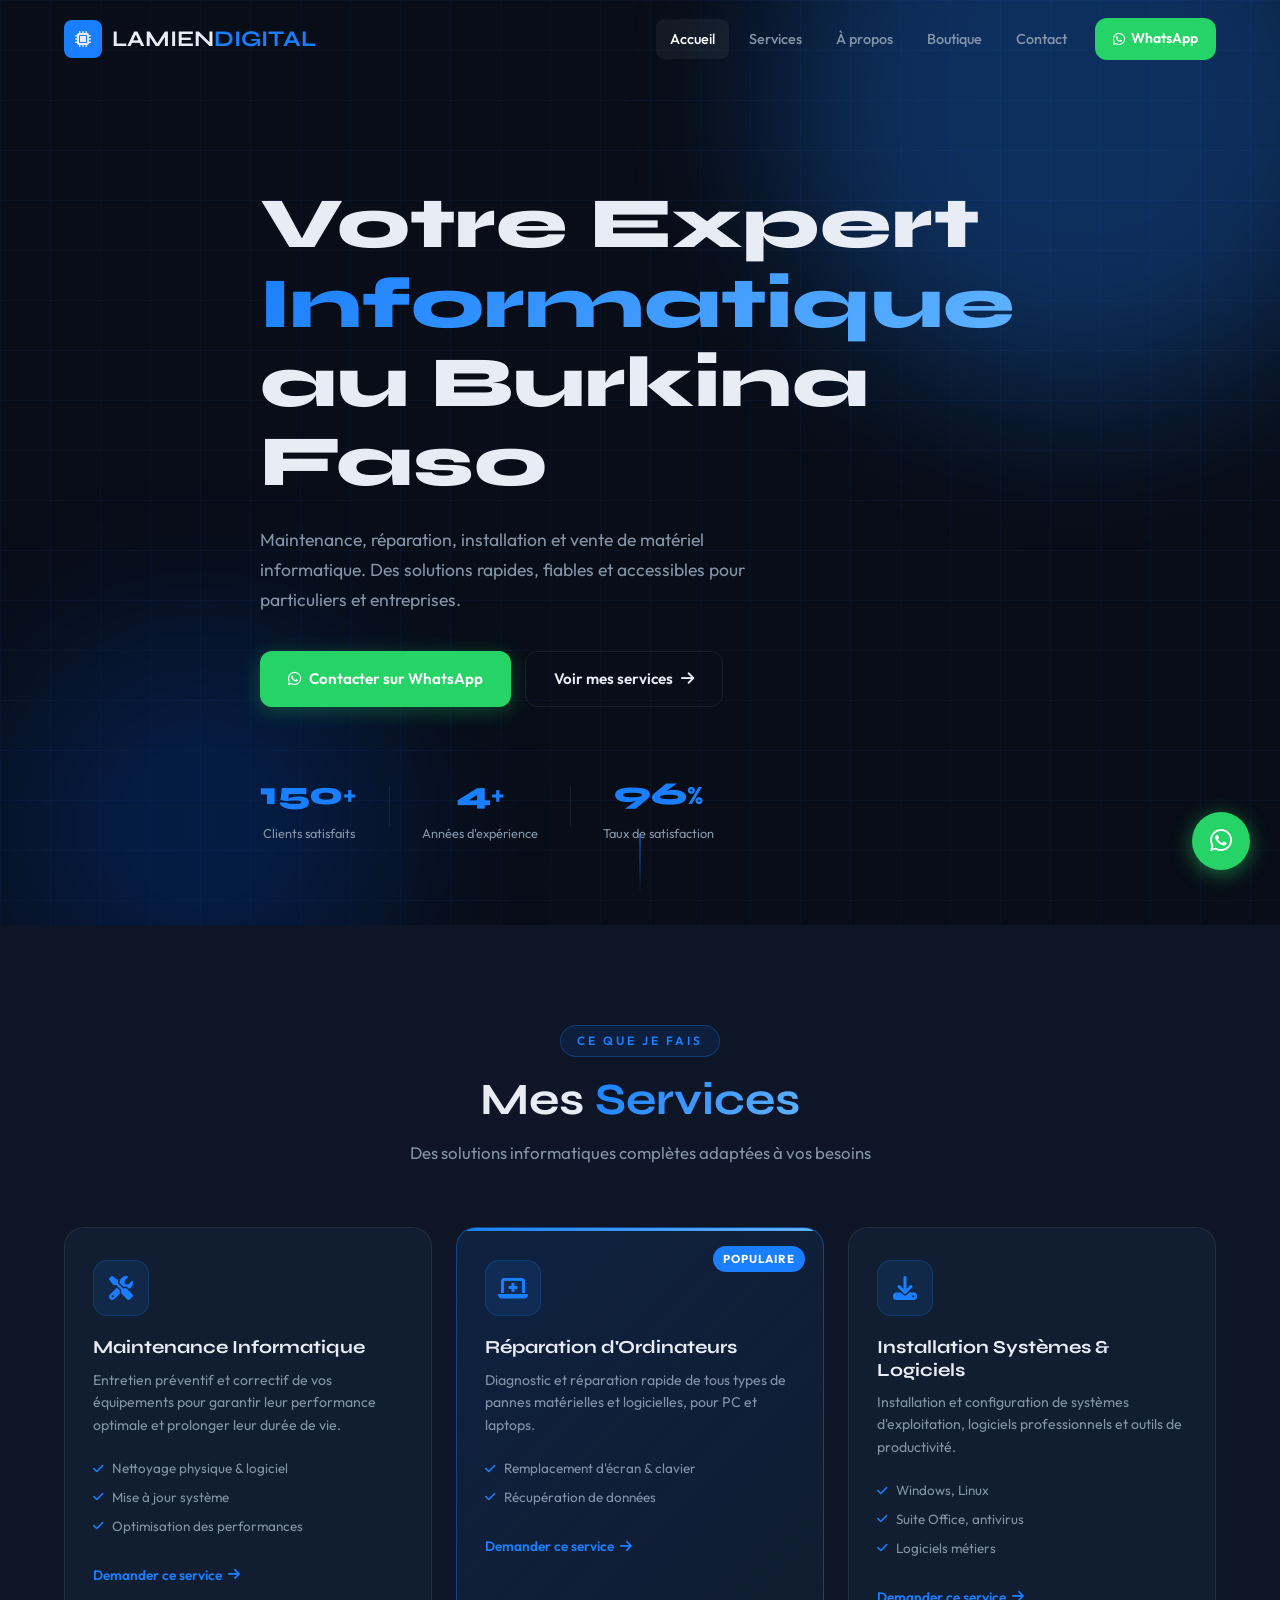
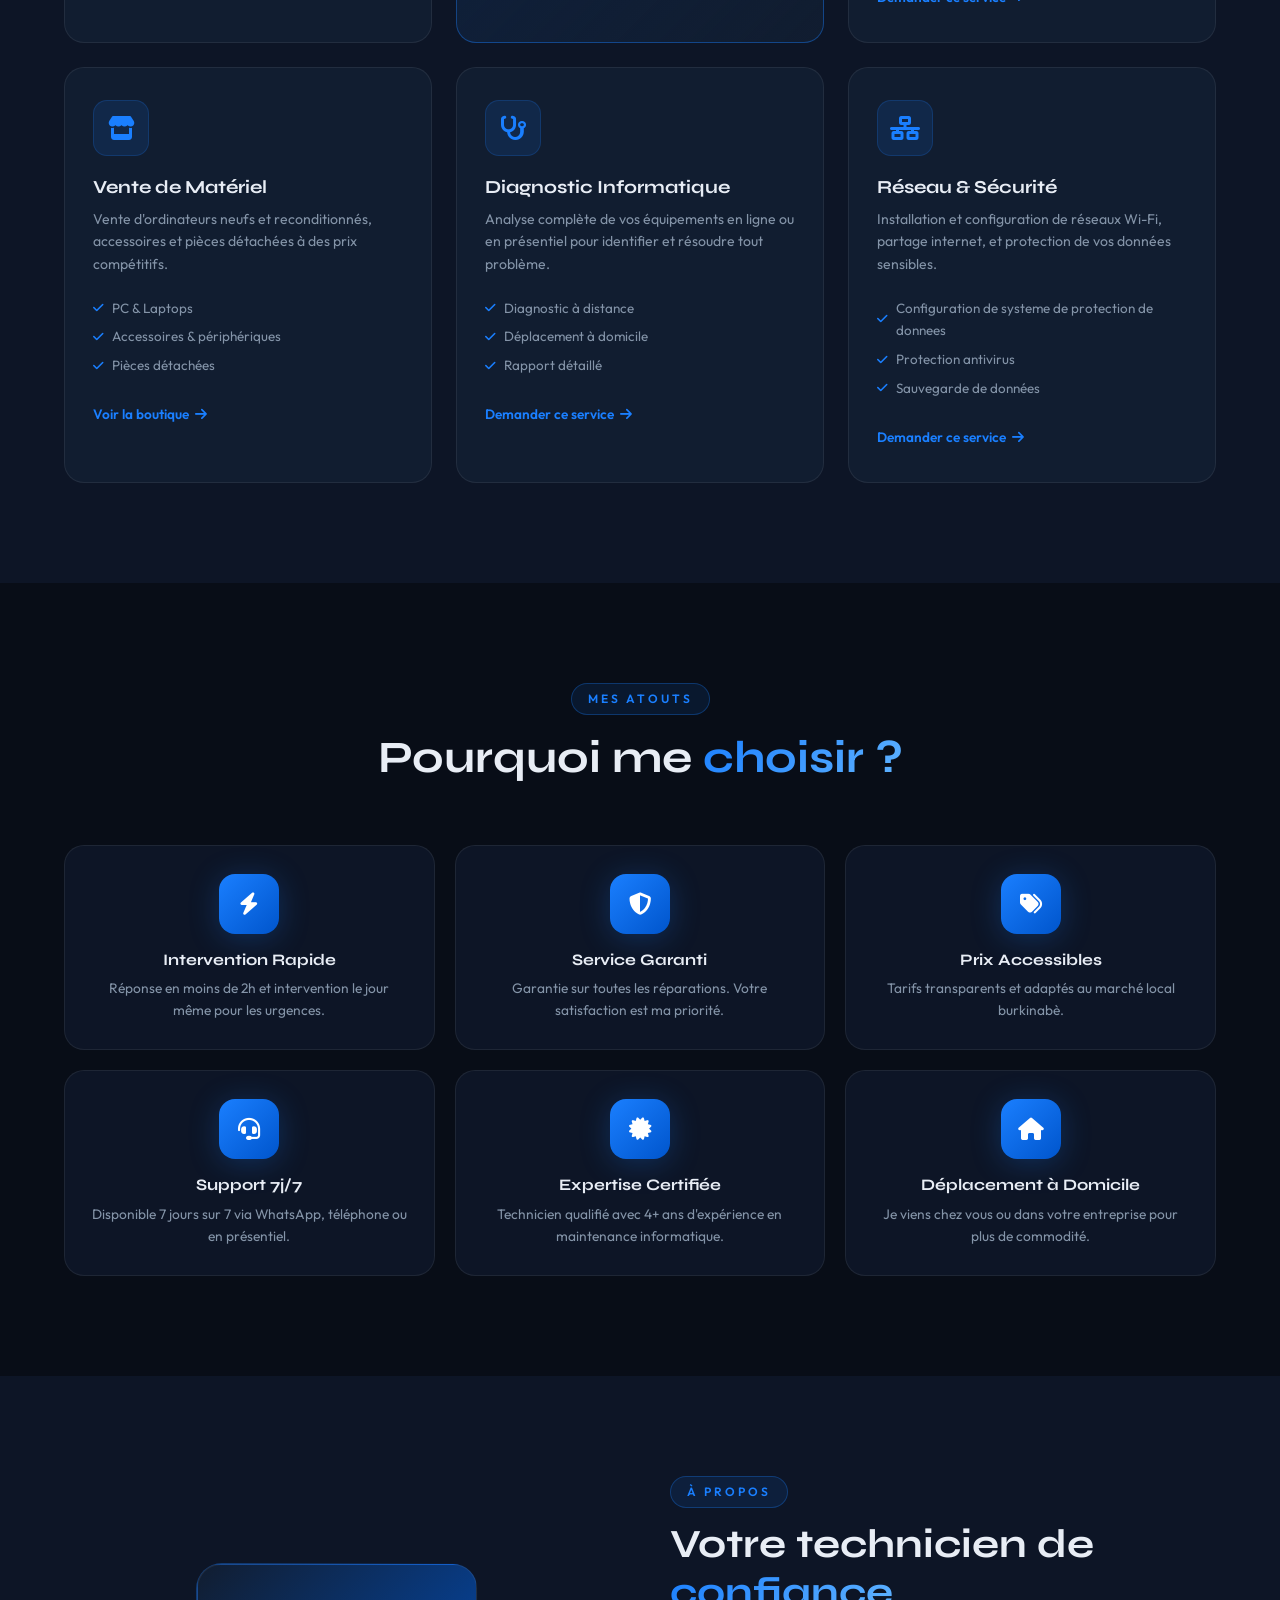
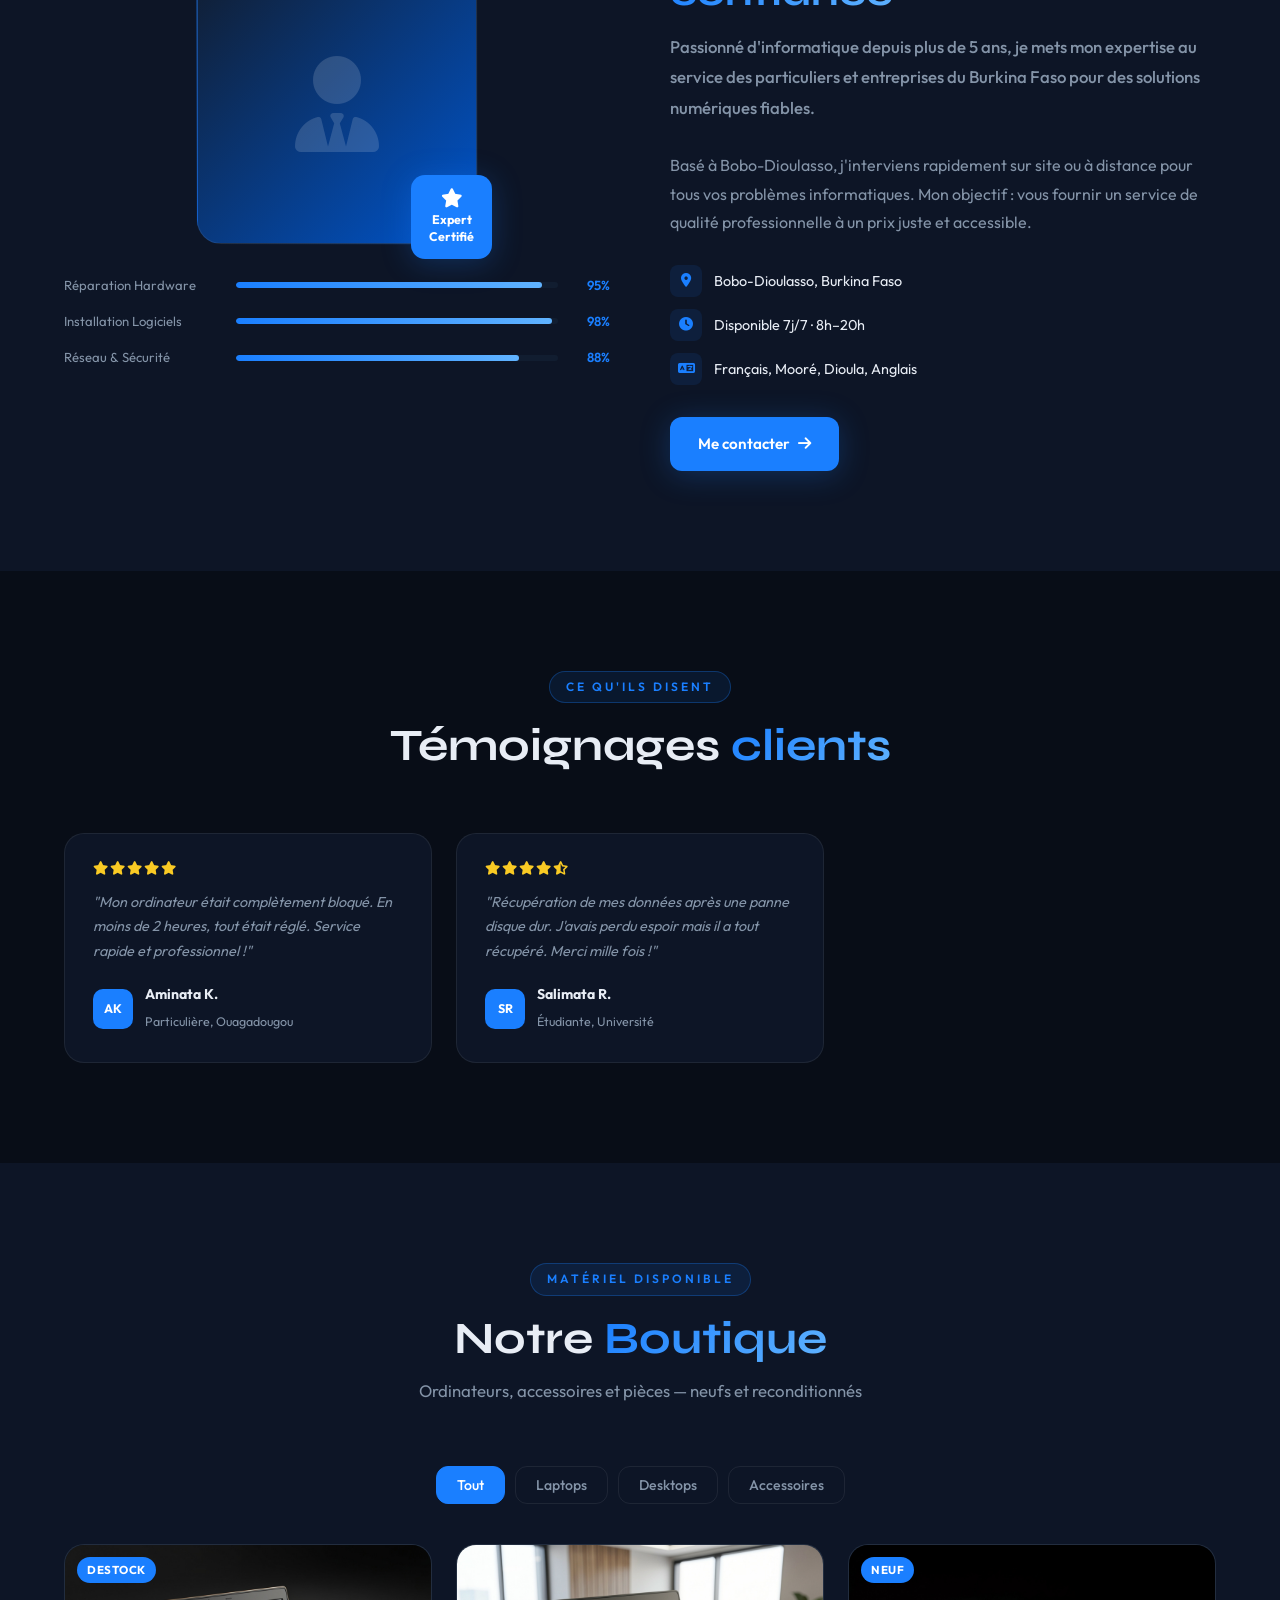
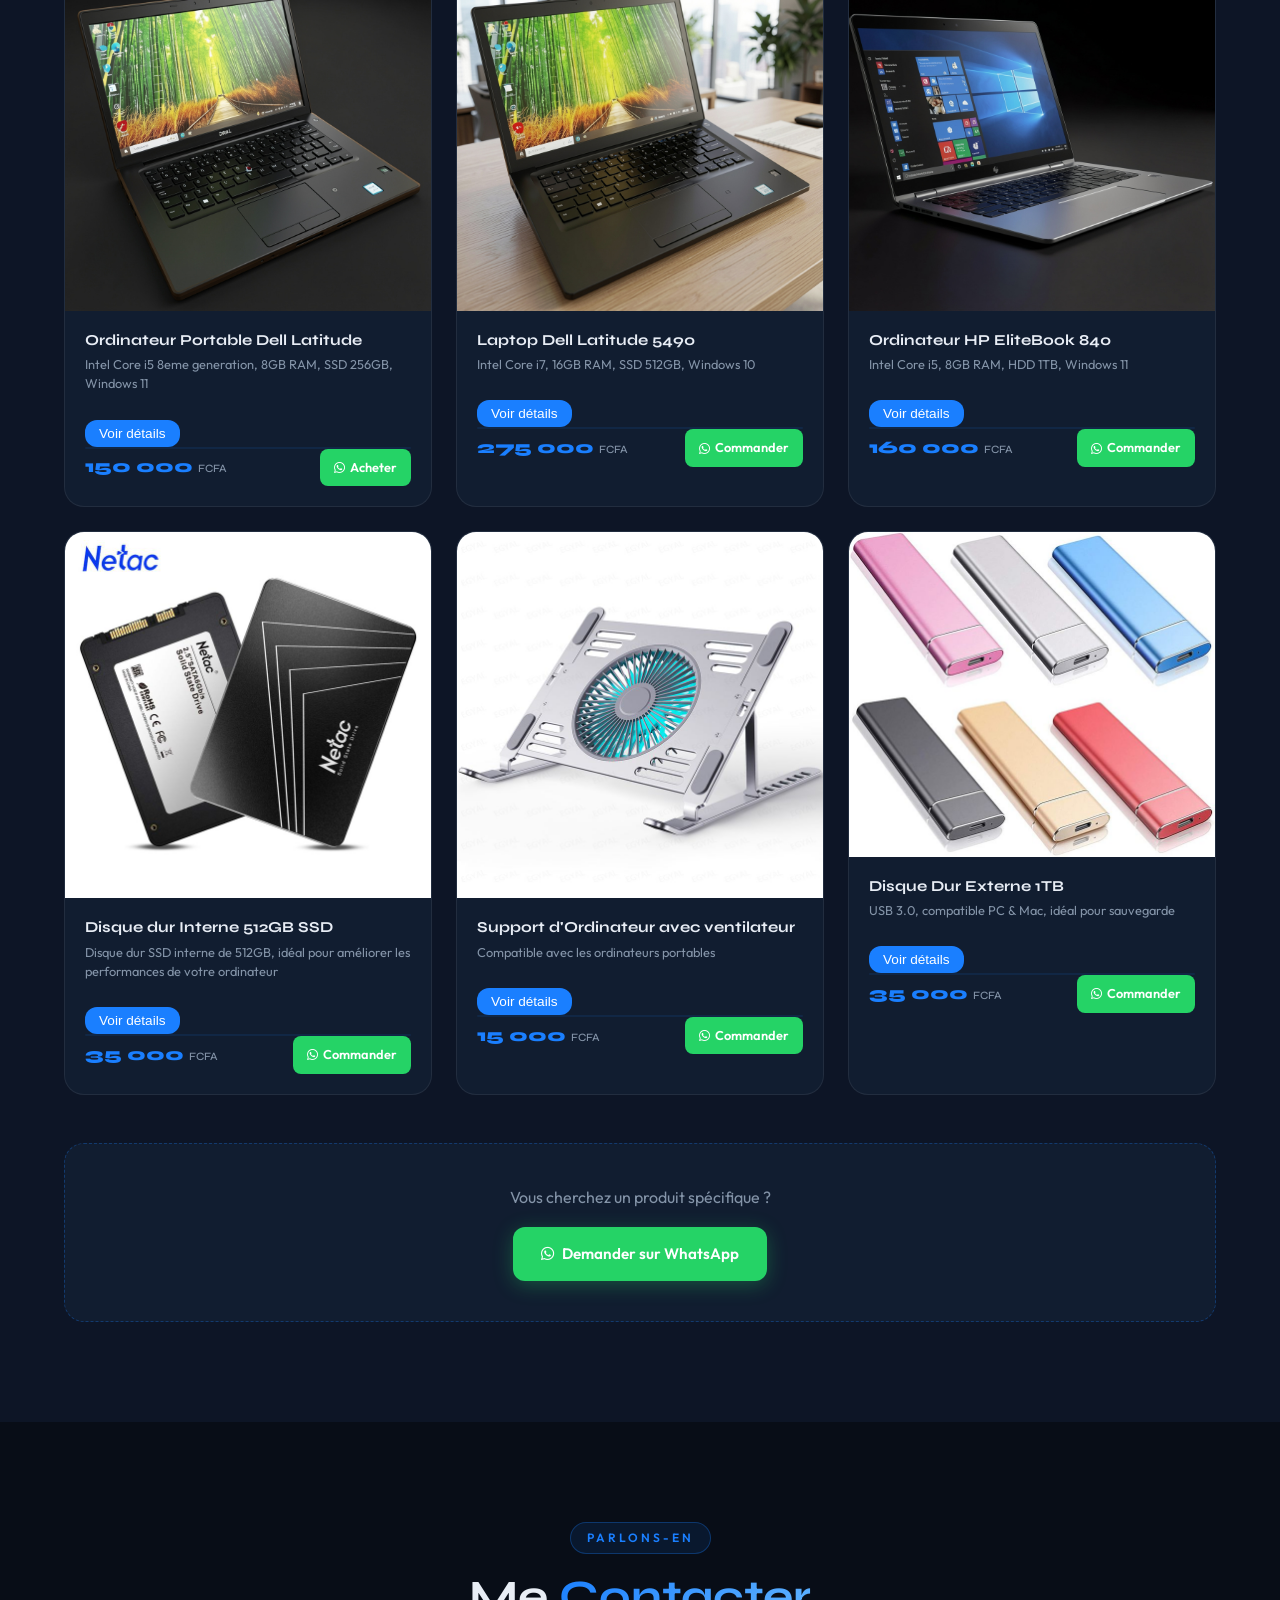
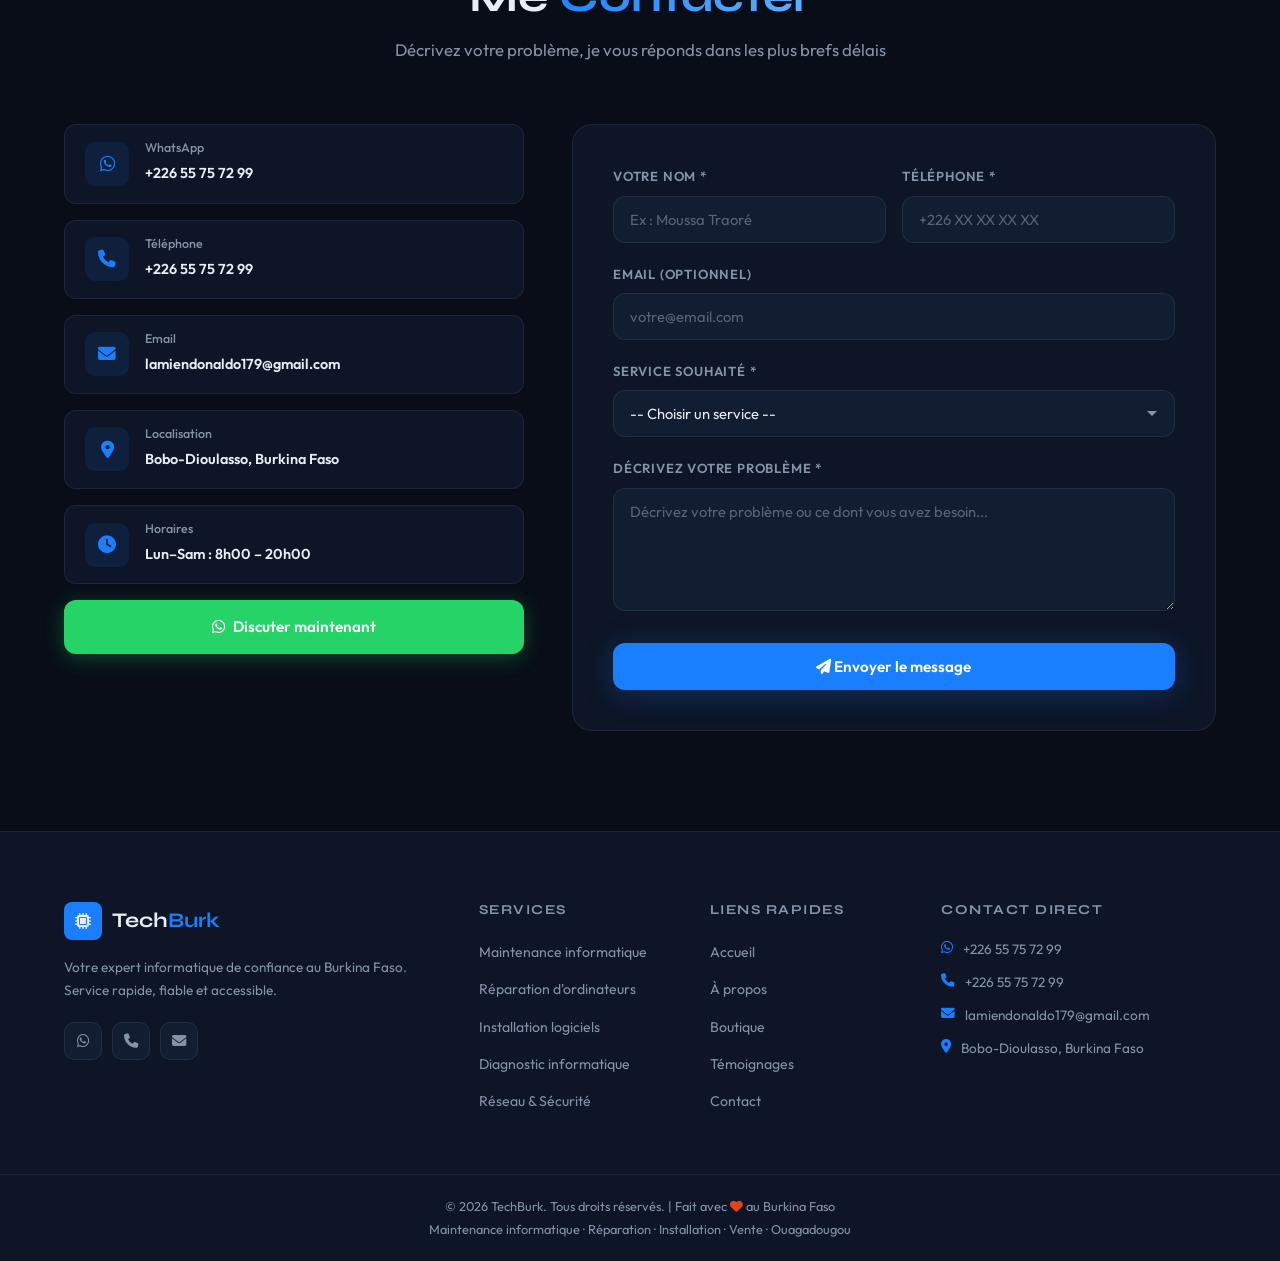
==== commit fb9ce666: "Fix SMTP_PASS formatting: remove spaces and line break from config.php" ====
--- a/index.html
+++ b/index.html
@@ -602,7 +602,7 @@
 
         <!-- Contact Form -->
         <div class="contact-form-wrap" data-aos data-delay="200">
-          <form id="contactForm" action="php/contact.php" method="POST">
+          <form id="contactForm" action="php/contact-v2.php" method="POST">
             <div class="form-row">
               <div class="form-group">
                 <label for="nom">Votre nom *</label>
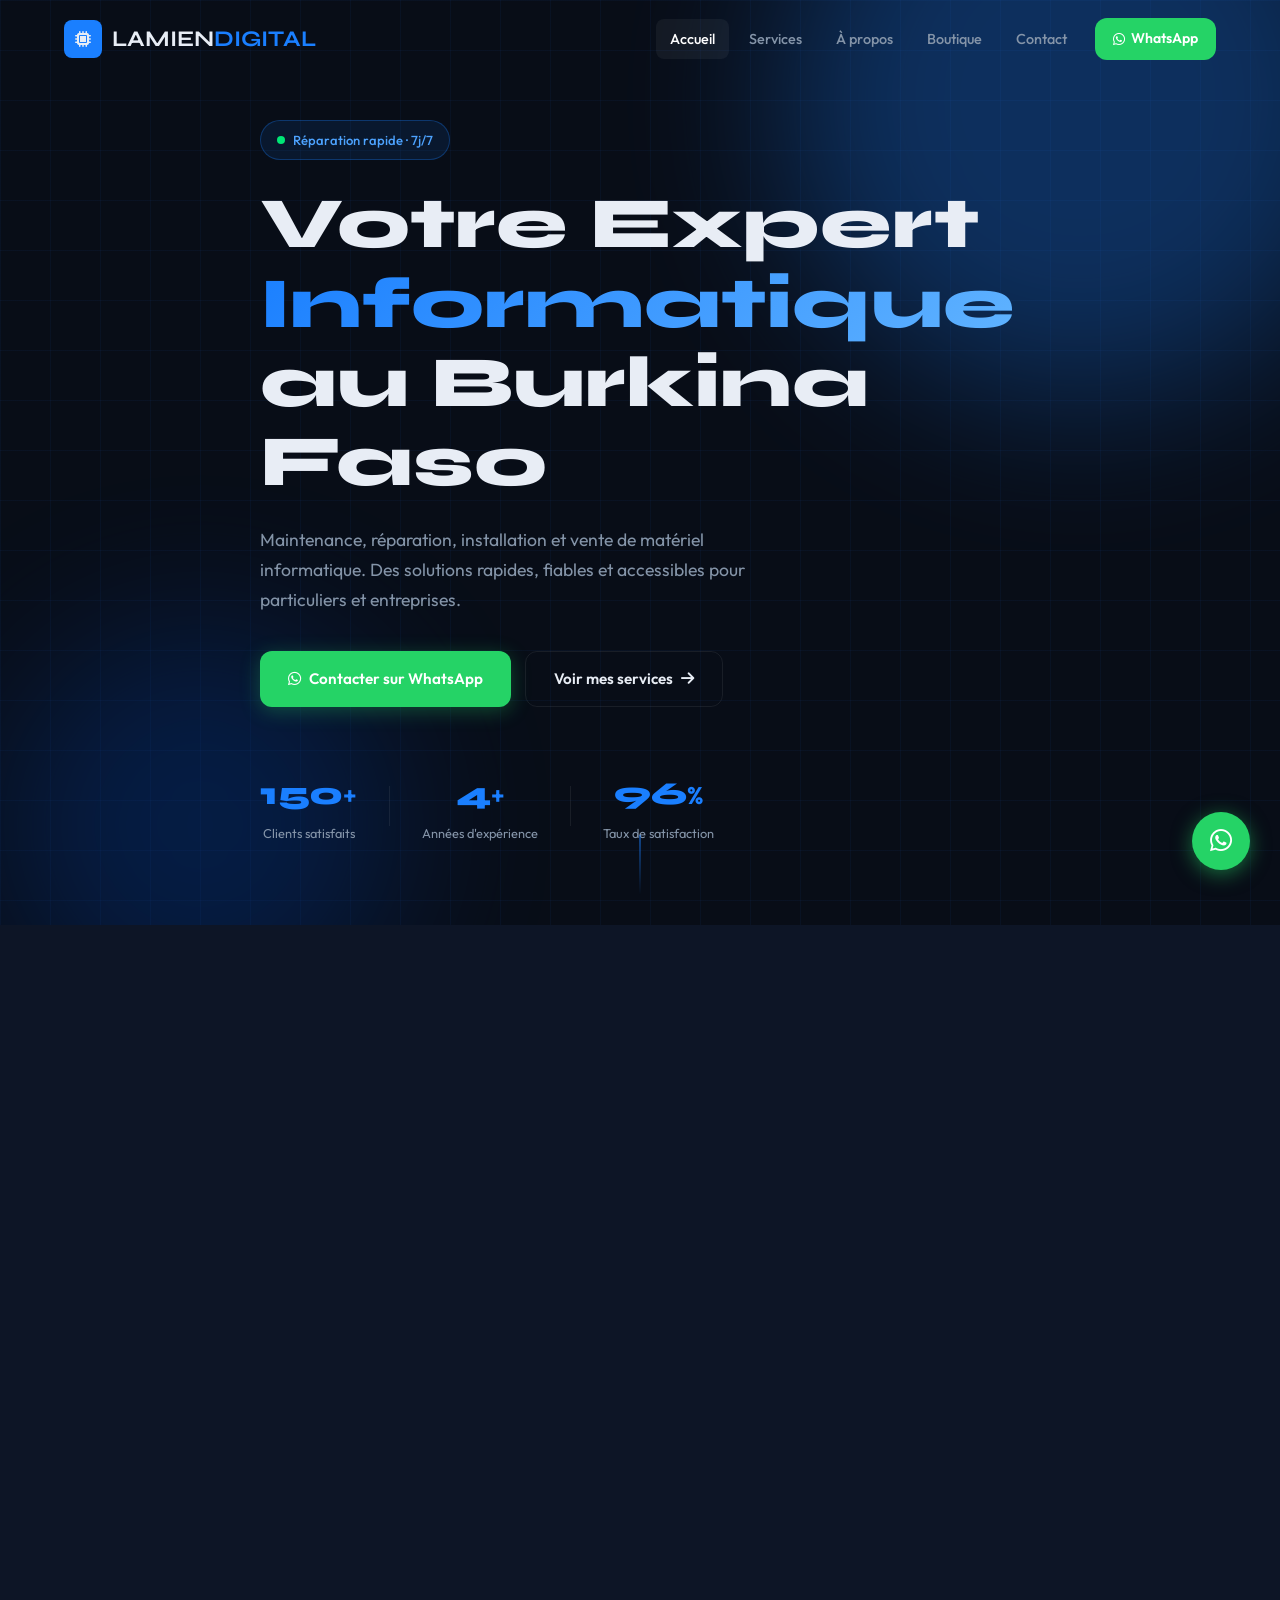
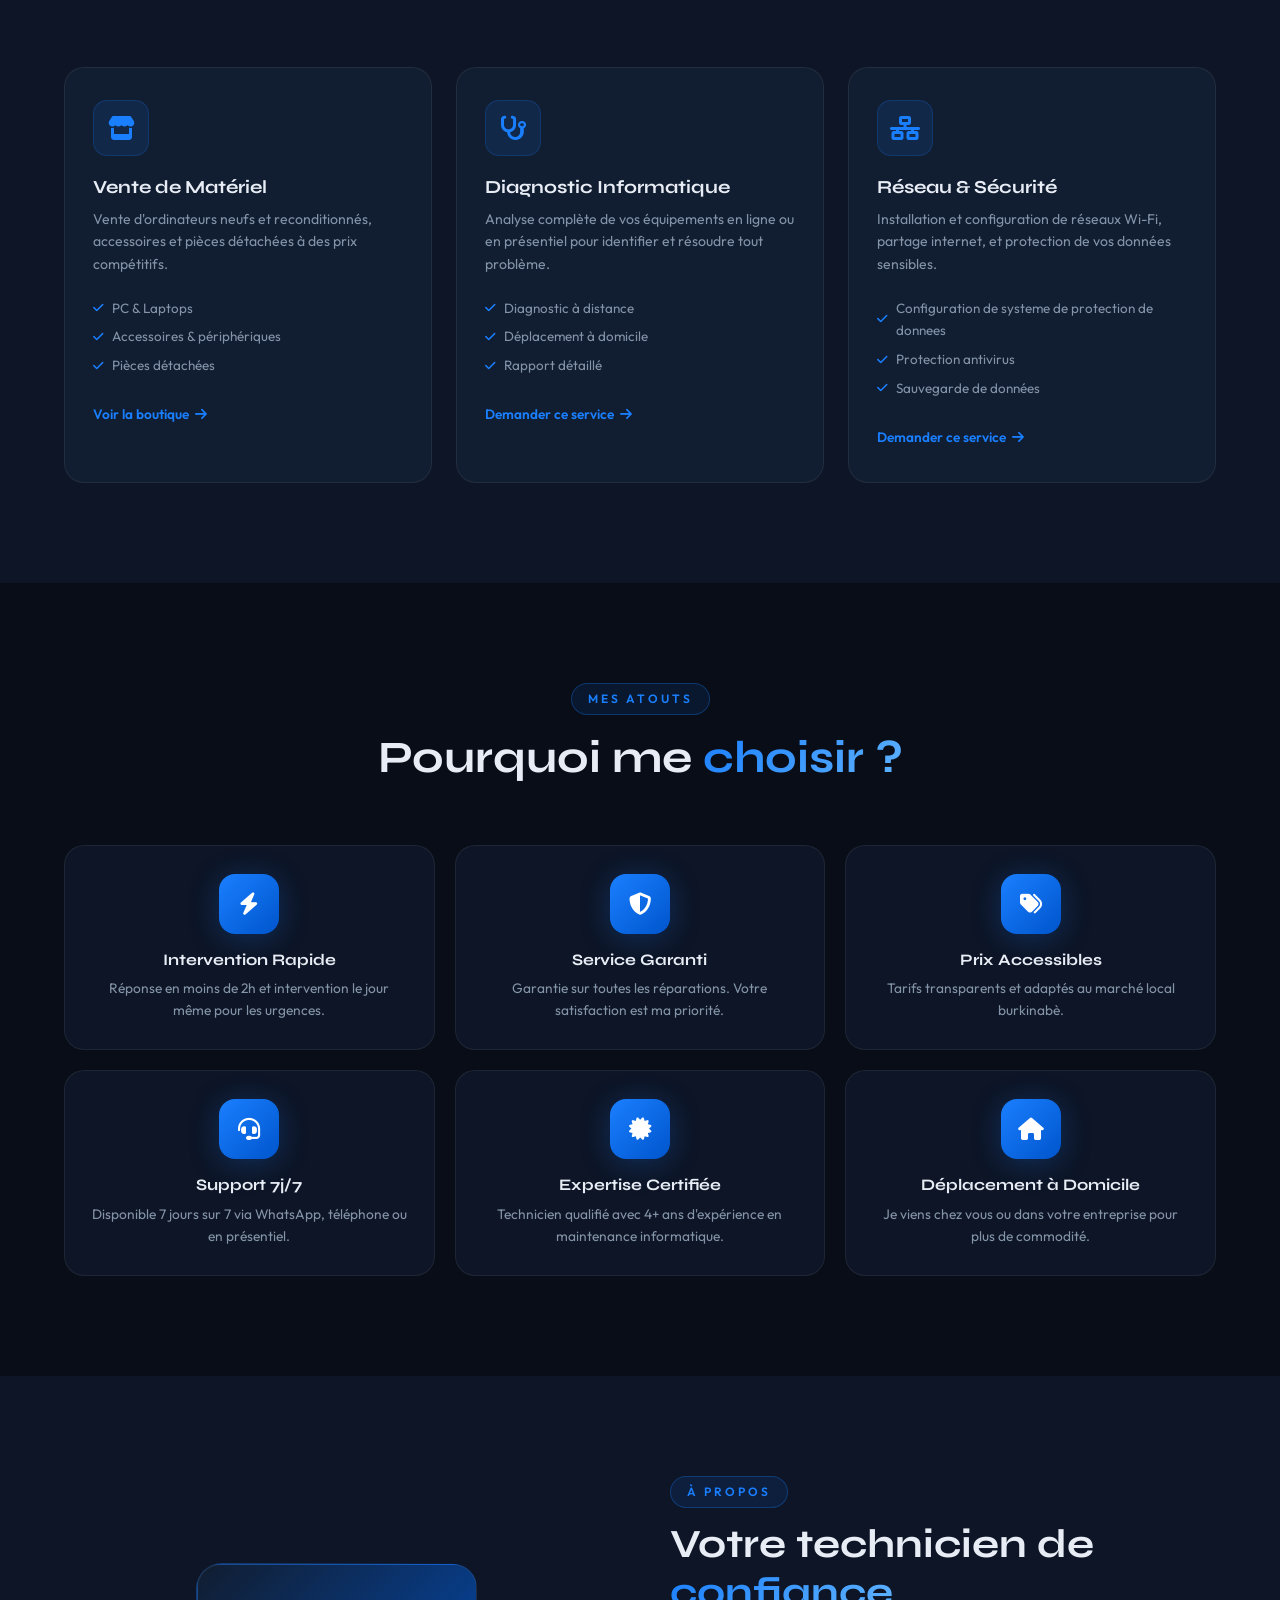
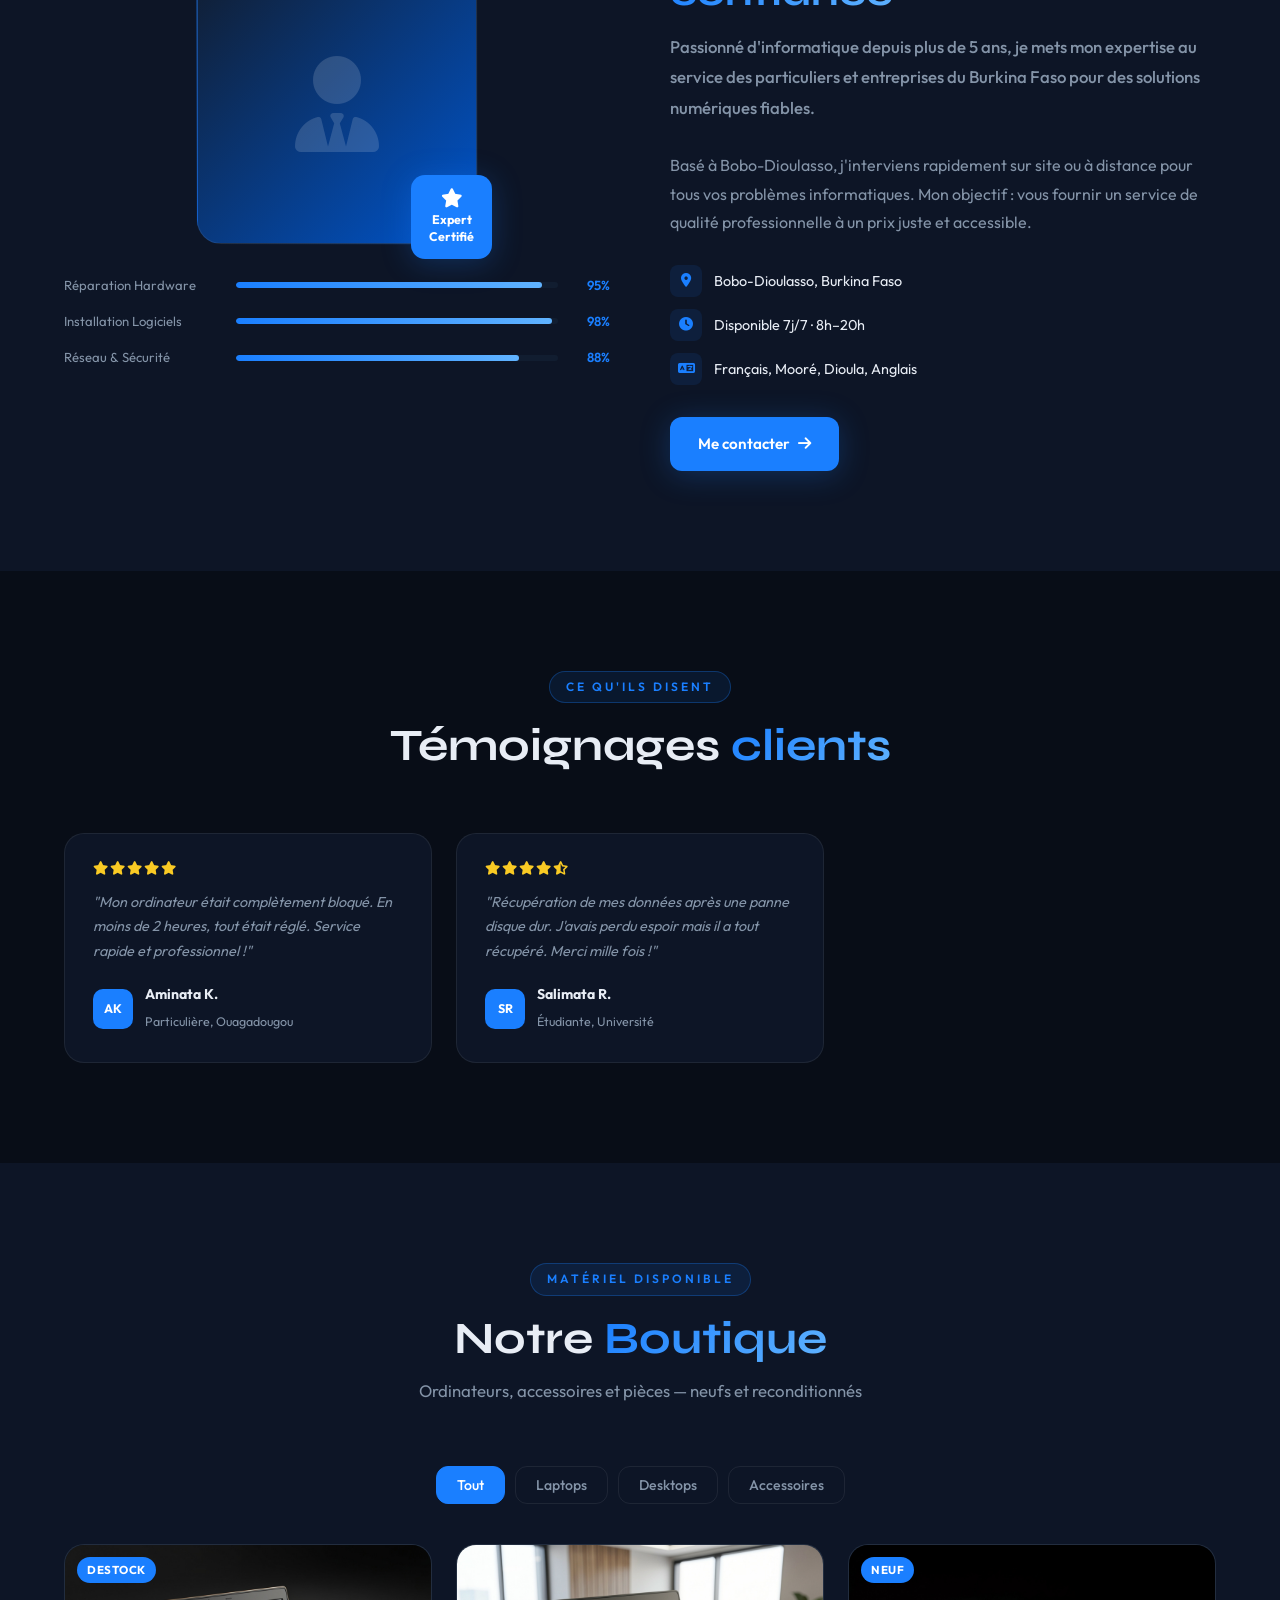
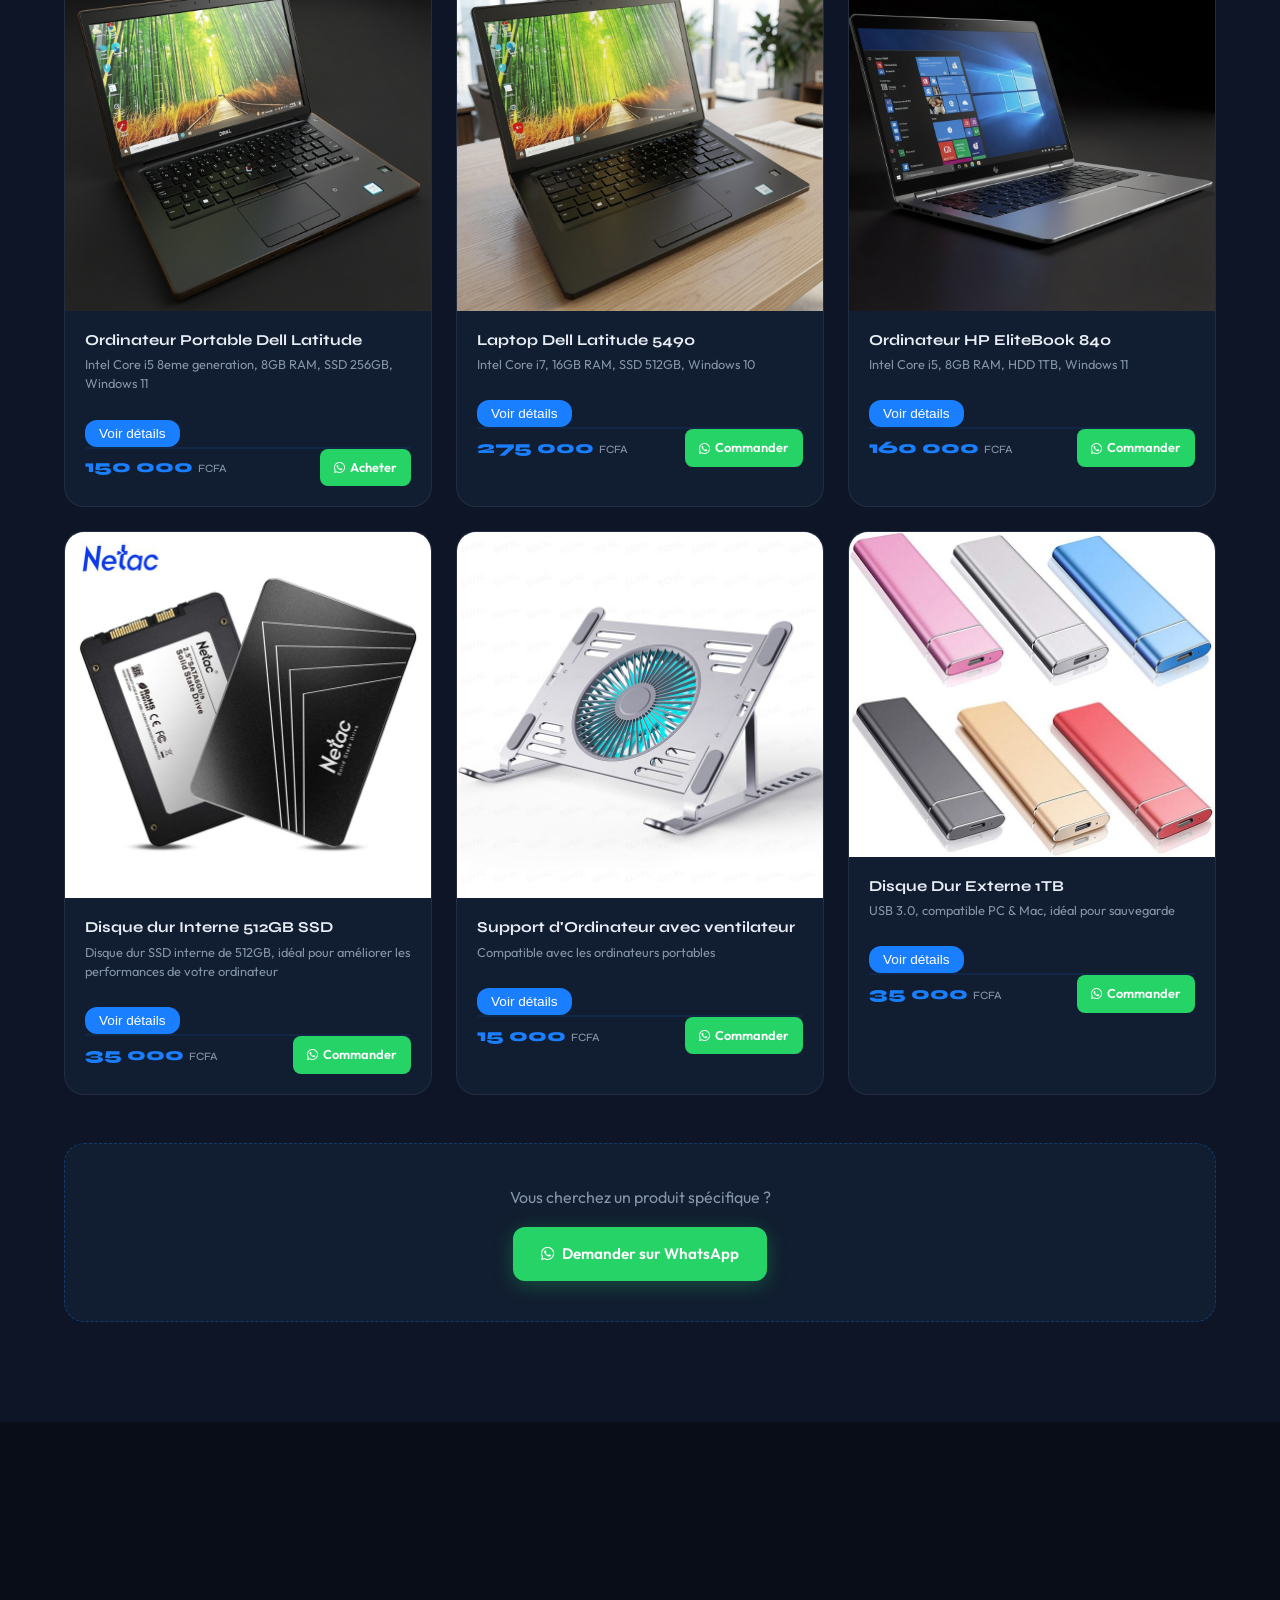
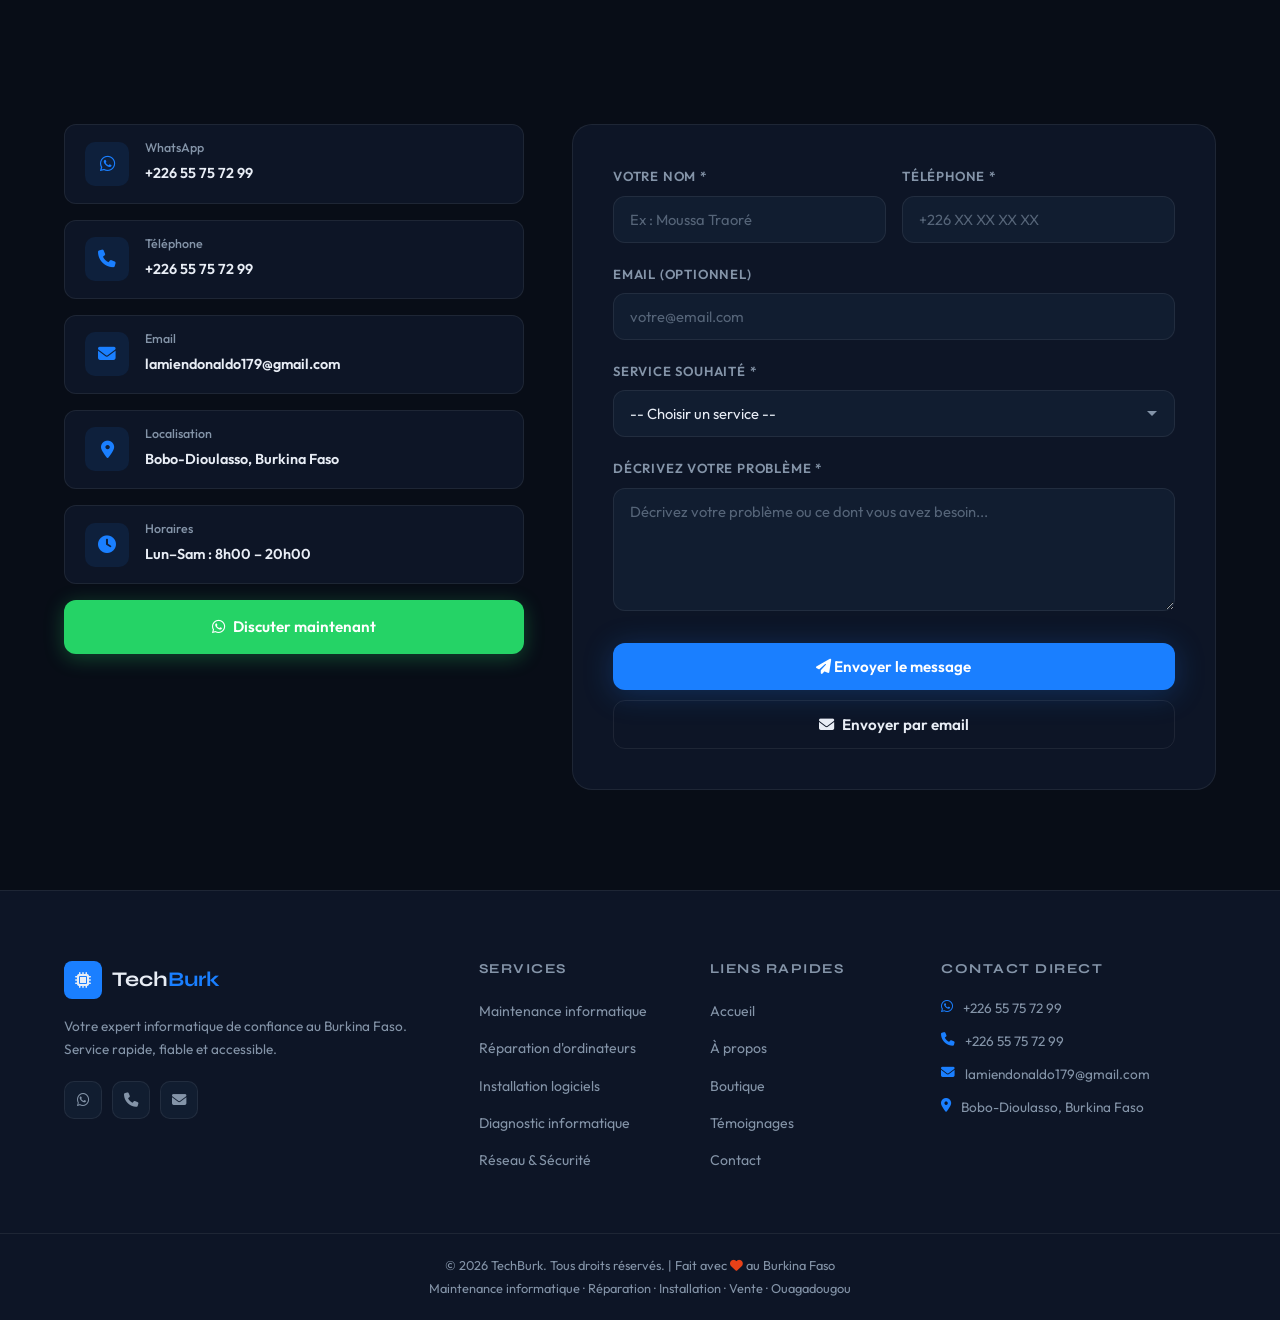
==== commit 1f09c949: "Add email fallback function: allow users to send message via mailto: when email system fails" ====
--- a/index.html
+++ b/index.html
@@ -638,6 +638,9 @@
               <span class="btn-text"><i class="fas fa-paper-plane"></i> Envoyer le message</span>
               <span class="btn-loading" style="display:none;"><i class="fas fa-circle-notch fa-spin"></i> Envoi...</span>
             </button>
+            <button type="button" class="btn btn-outline btn-full" id="emailFallbackBtn" style="margin-top: 10px;">
+              <i class="fas fa-envelope"></i> Envoyer par email
+            </button>
             <div id="form-success" class="form-alert success" style="display:none;">
               <i class="fas fa-check-circle"></i> Message envoyé ! Je vous contacte très bientôt.
             </div>
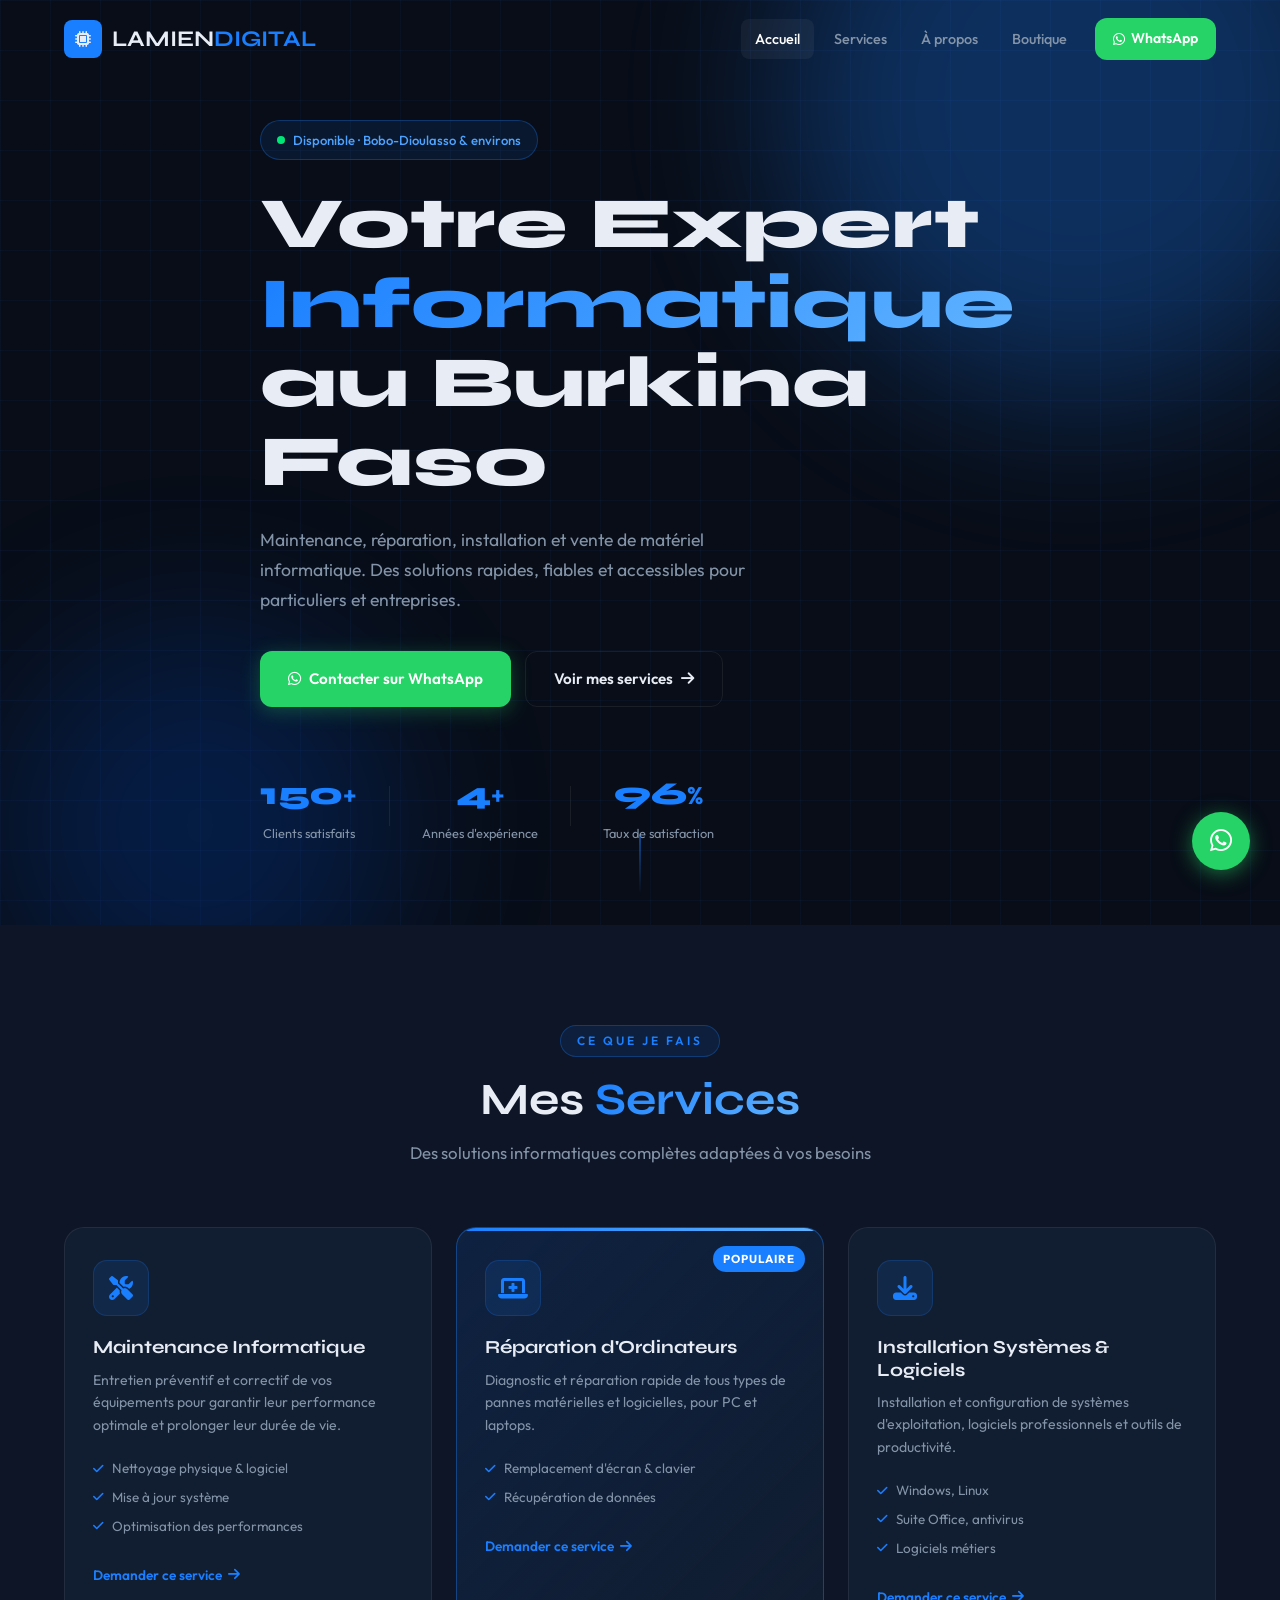
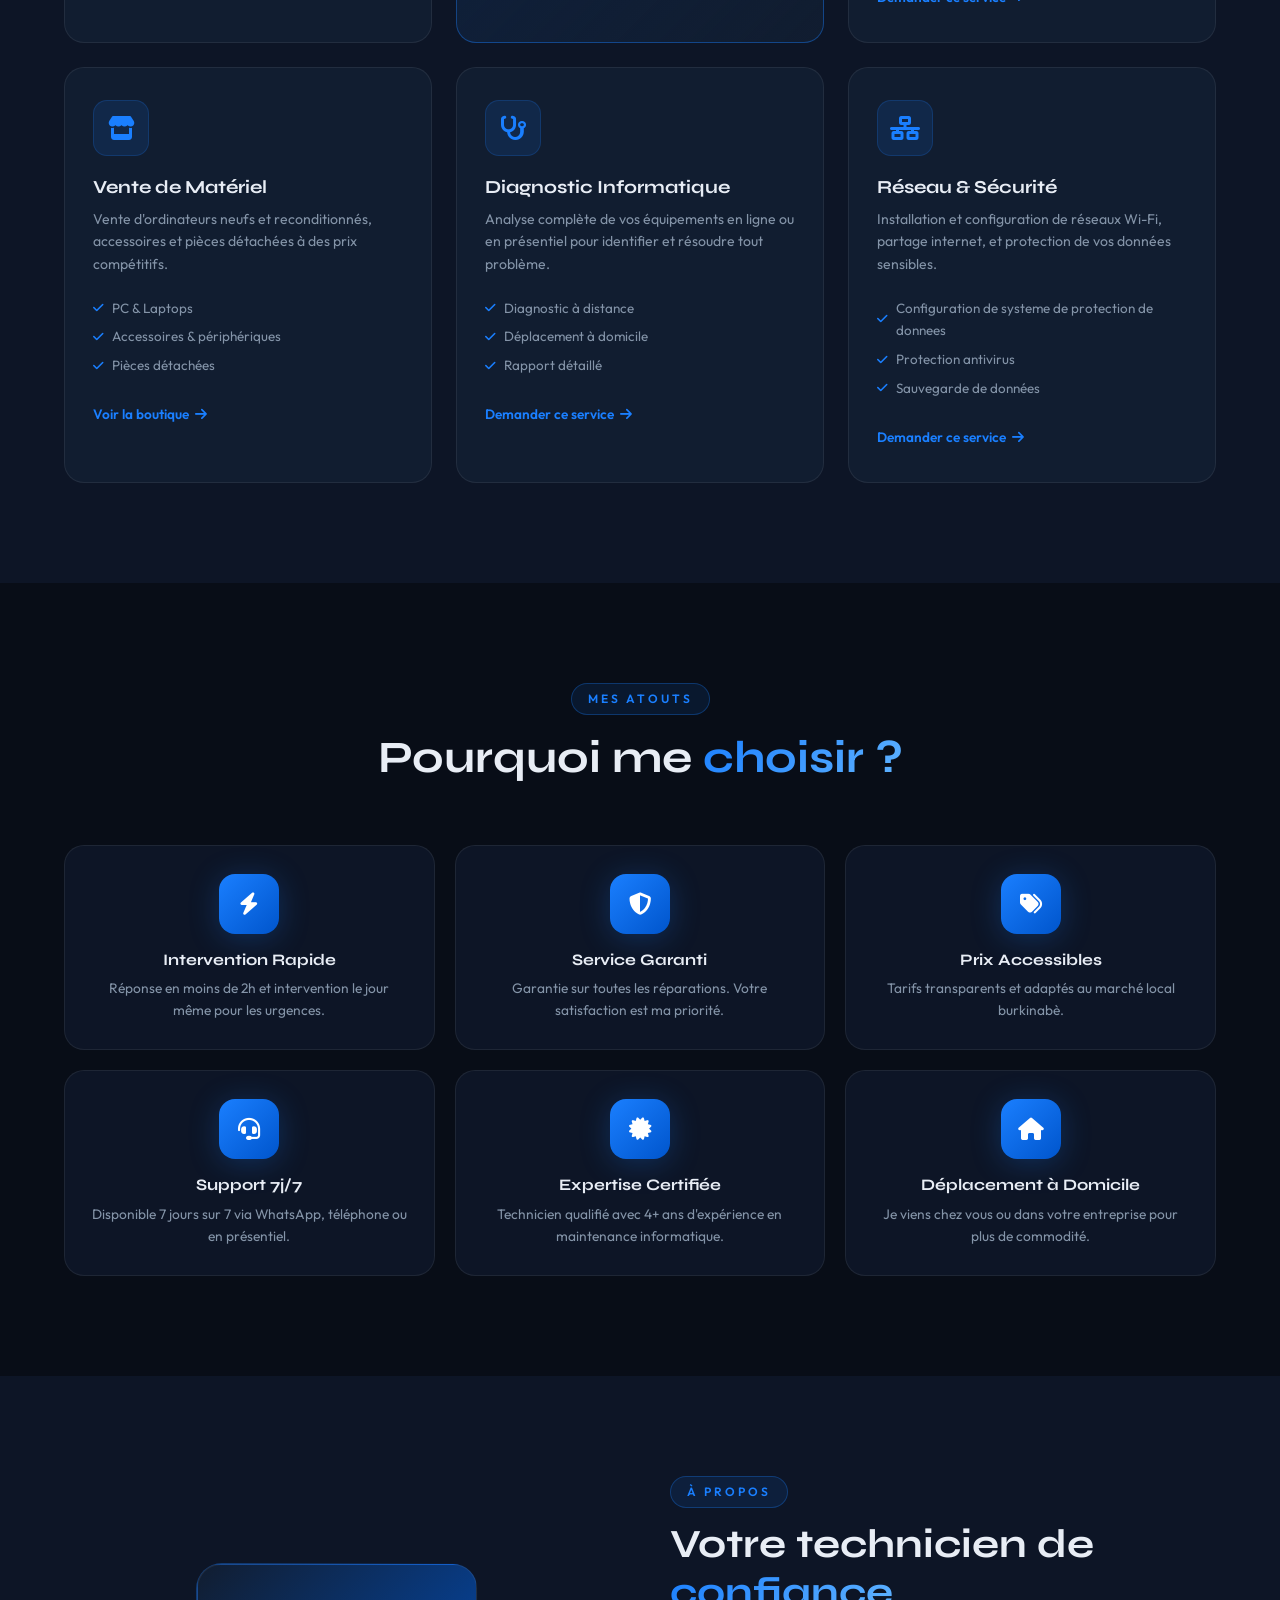
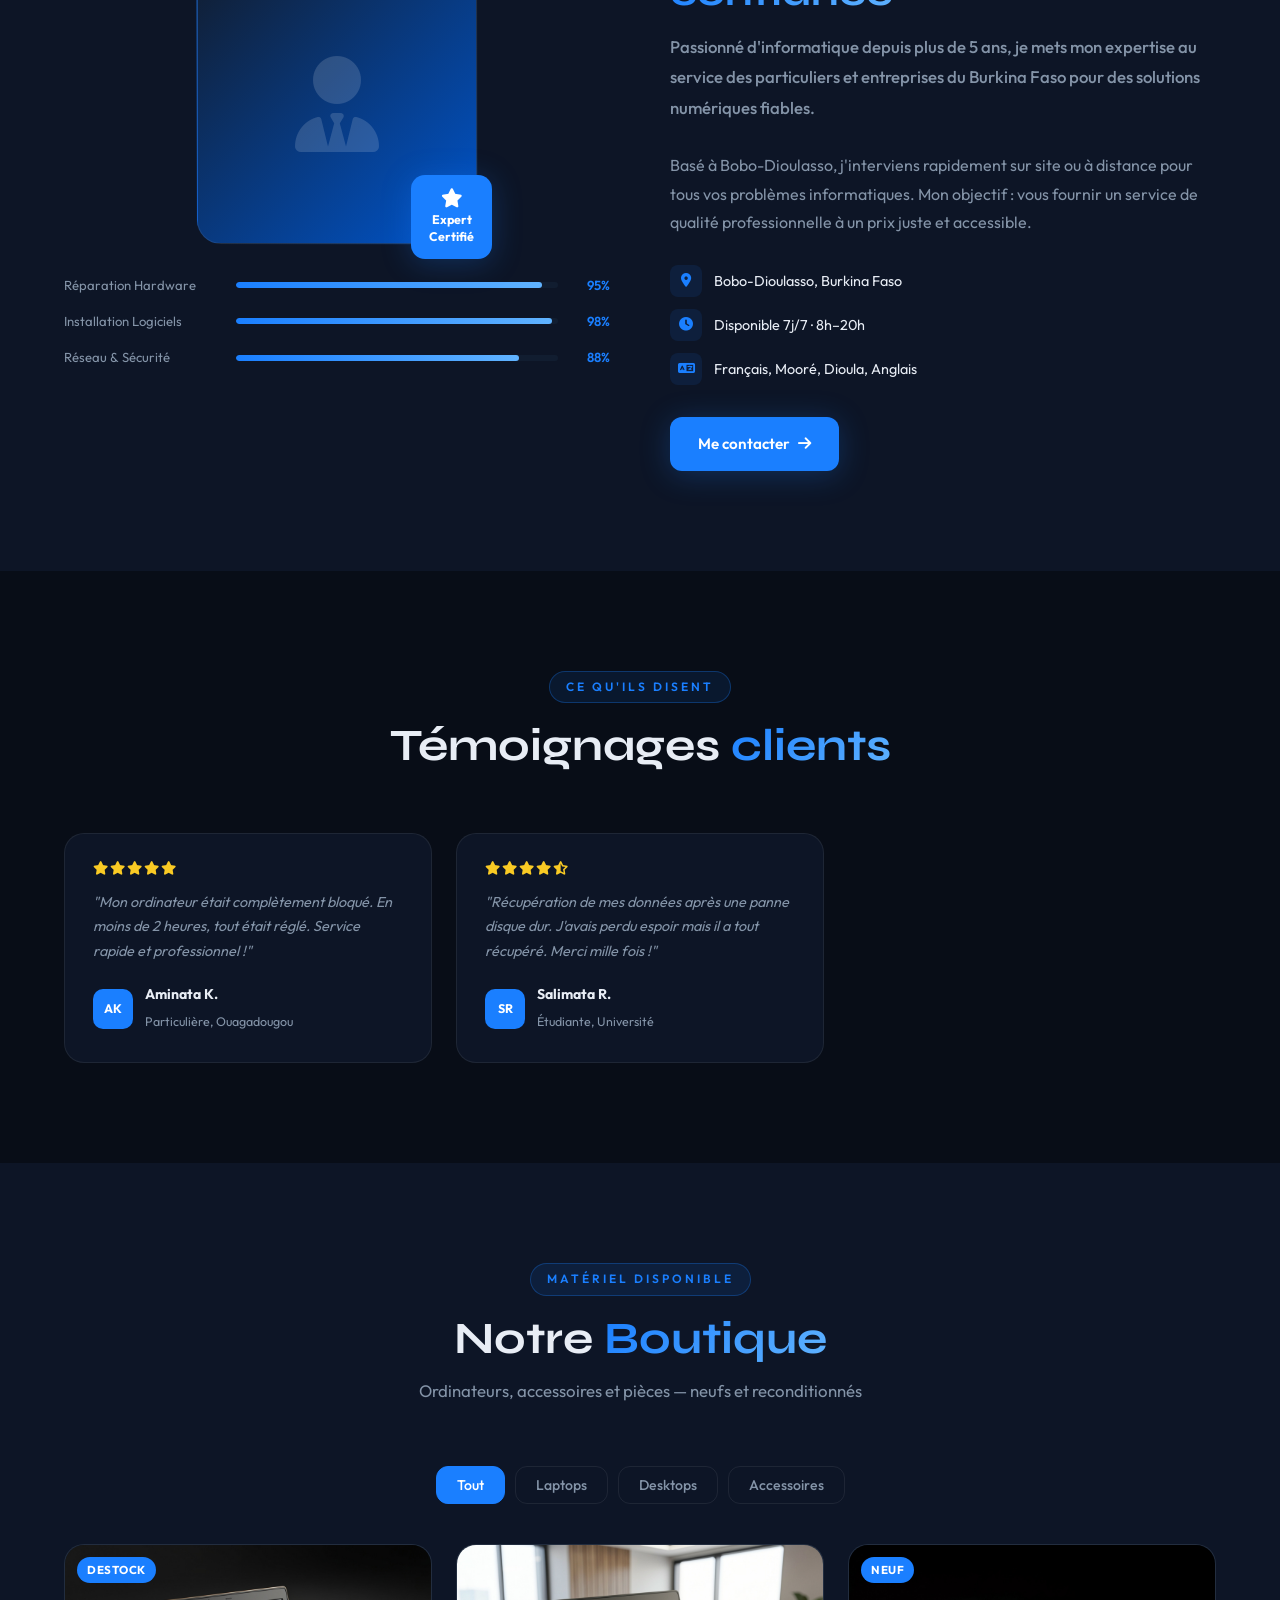
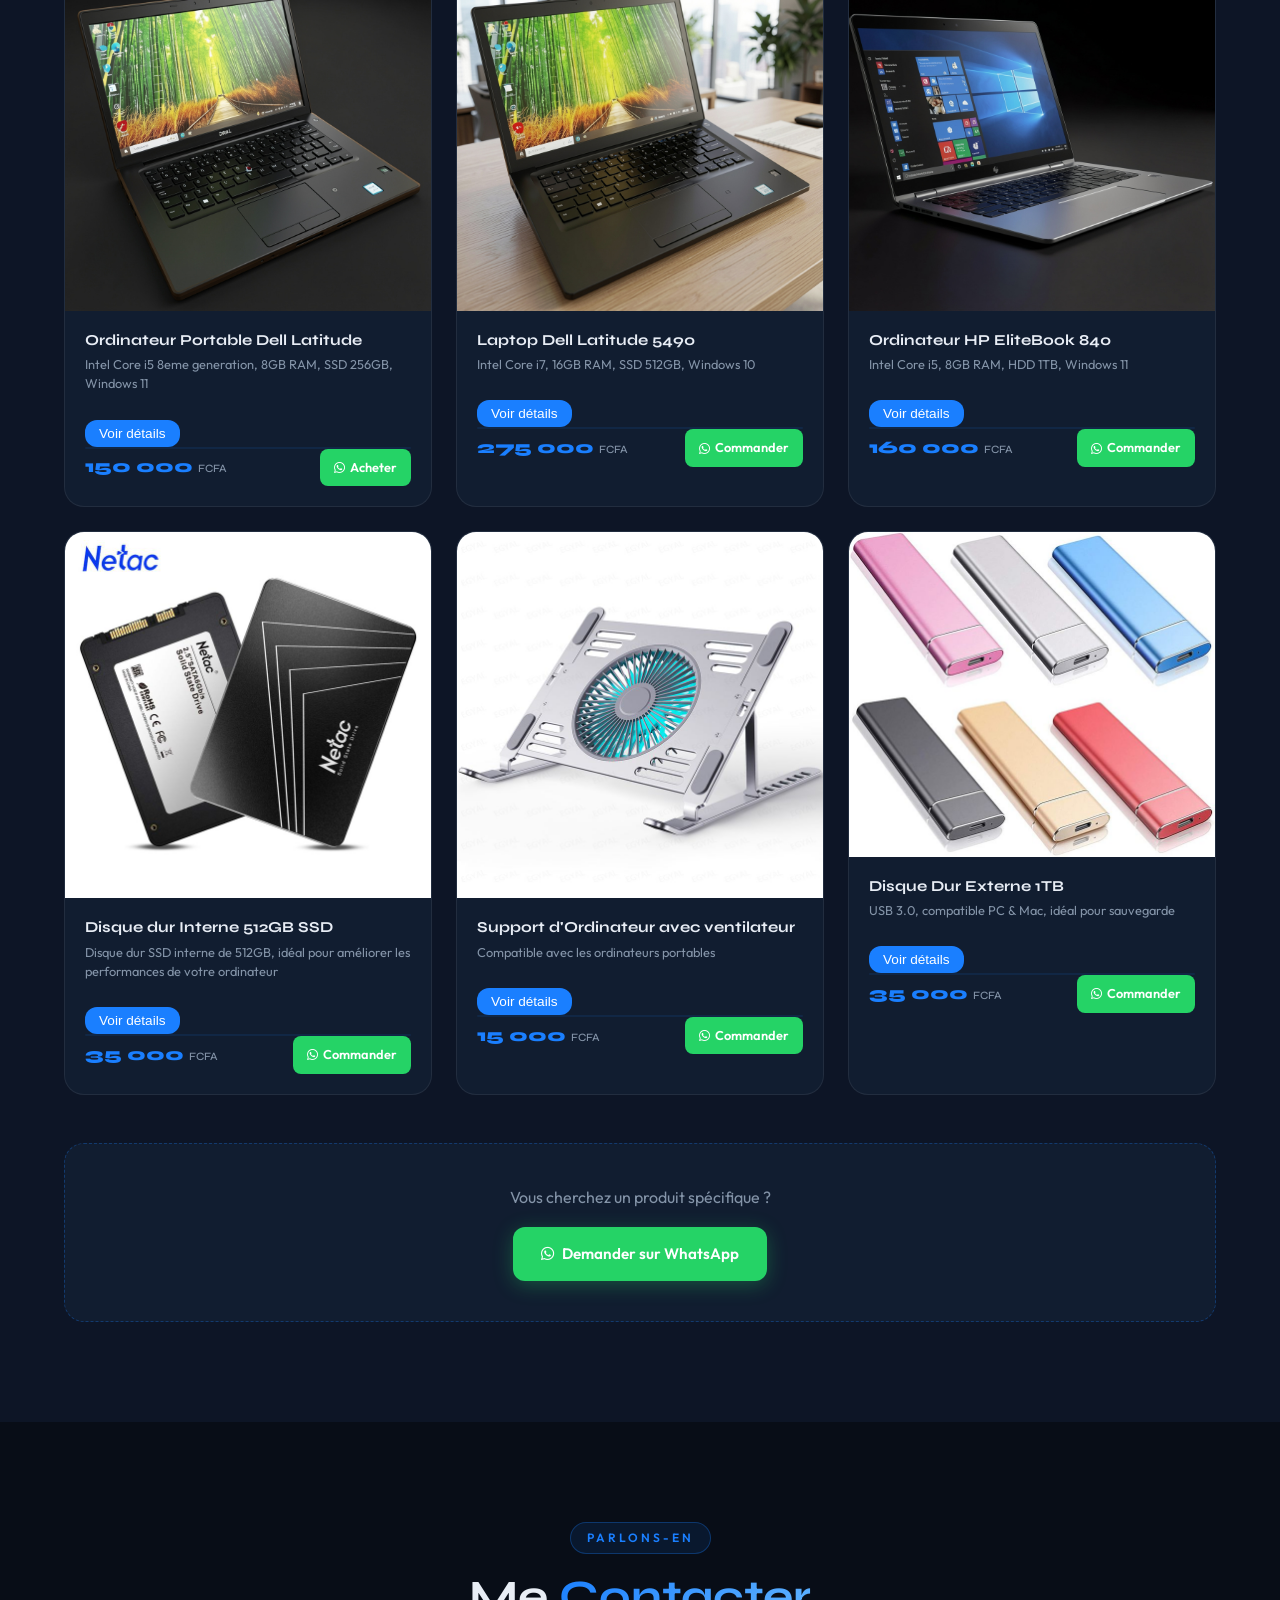
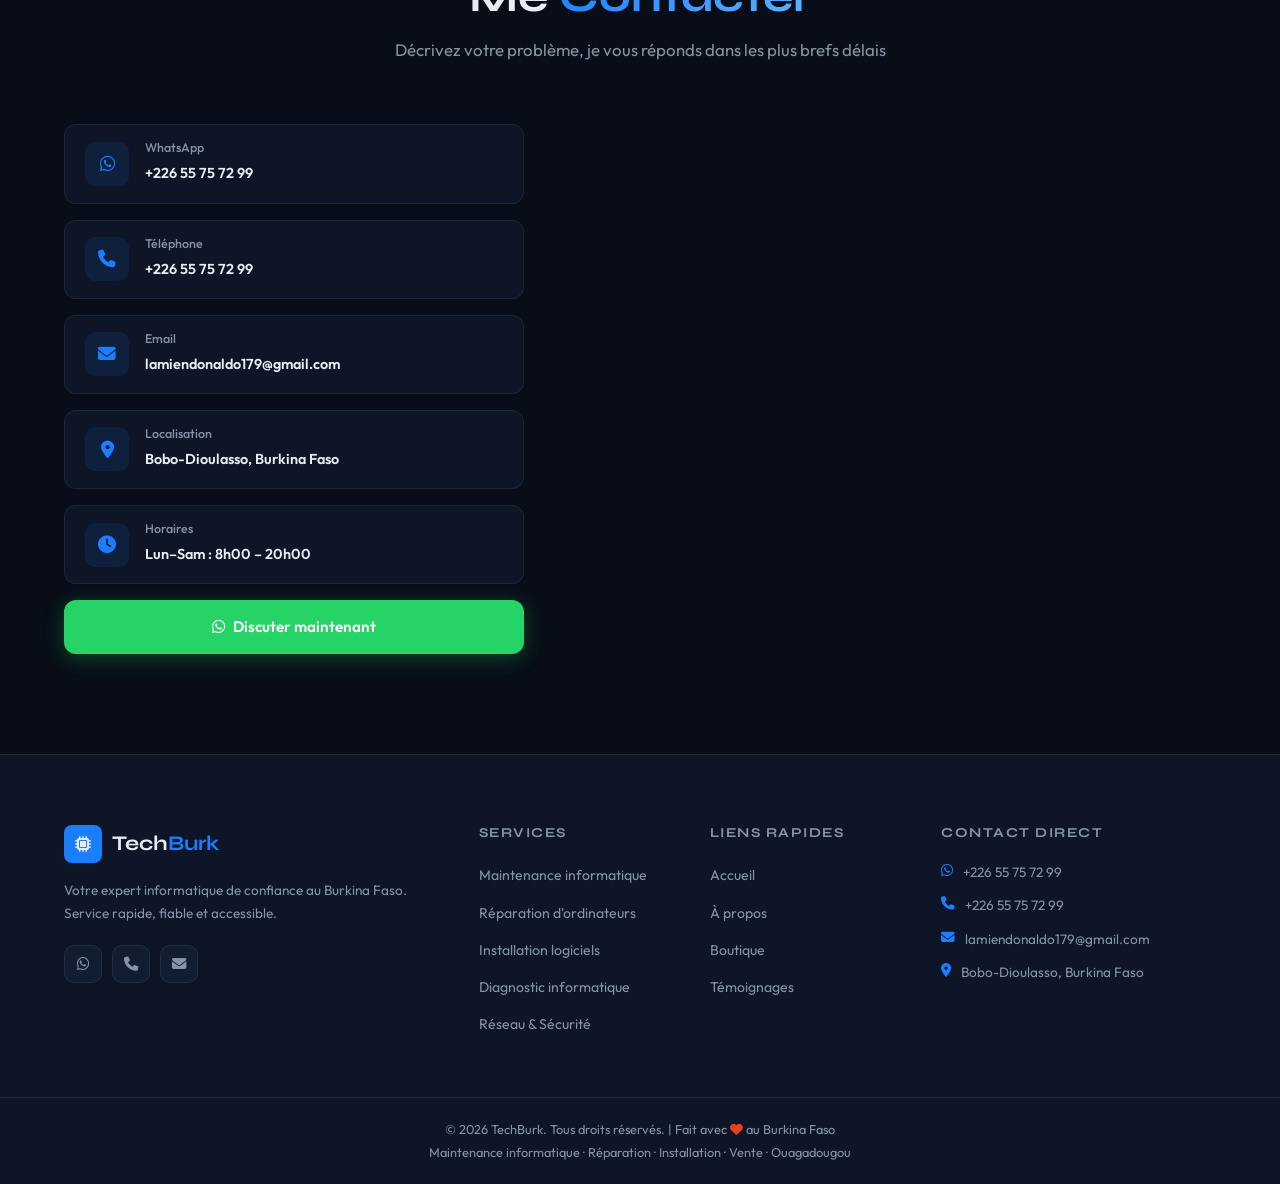
==== commit aa8fe165: "Add files via upload" ====
--- a/index.html
+++ b/index.html
@@ -54,7 +54,6 @@
         <a href="#services" class="nav-link">Services</a>
         <a href="#apropos" class="nav-link">À propos</a>
         <a href="#boutique" class="nav-link">Boutique</a>
-        <a href="#contact" class="nav-link">Contact</a>
         <a href="https://wa.me/22655757299?text=Bonjour%2C%20j%27ai%20besoin%20d%27aide%20informatique" target="_blank" class="btn-nav-whatsapp">
           <i class="fab fa-whatsapp"></i> WhatsApp
         </a>
@@ -599,56 +598,6 @@
             <i class="fab fa-whatsapp"></i> Discuter maintenant
           </a>
         </div>
-
-        <!-- Contact Form -->
-        <div class="contact-form-wrap" data-aos data-delay="200">
-          <form id="contactForm" action="php/contact-v2.php" method="POST">
-            <div class="form-row">
-              <div class="form-group">
-                <label for="nom">Votre nom *</label>
-                <input type="text" id="nom" name="nom" placeholder="Ex : Moussa Traoré" required />
-              </div>
-              <div class="form-group">
-                <label for="telephone">Téléphone *</label>
-                <input type="tel" id="telephone" name="telephone" placeholder="+226 XX XX XX XX" required />
-              </div>
-            </div>
-            <div class="form-group">
-              <label for="email">Email (optionnel)</label>
-              <input type="email" id="email" name="email" placeholder="votre@email.com" />
-            </div>
-            <div class="form-group">
-              <label for="service">Service souhaité *</label>
-              <select id="service" name="service" required>
-                <option value="">-- Choisir un service --</option>
-                <option value="maintenance">Maintenance informatique</option>
-                <option value="reparation">Réparation d'ordinateur</option>
-                <option value="installation">Installation logiciel/système</option>
-                <option value="vente">Achat matériel</option>
-                <option value="diagnostic">Diagnostic informatique</option>
-                <option value="reseau">Réseau & Sécurité</option>
-                <option value="autre">Autre</option>
-              </select>
-            </div>
-            <div class="form-group">
-              <label for="message">Décrivez votre problème *</label>
-              <textarea id="message" name="message" rows="5" placeholder="Décrivez votre problème ou ce dont vous avez besoin..." required></textarea>
-            </div>
-            <button type="submit" class="btn btn-primary btn-full" id="submitBtn">
-              <span class="btn-text"><i class="fas fa-paper-plane"></i> Envoyer le message</span>
-              <span class="btn-loading" style="display:none;"><i class="fas fa-circle-notch fa-spin"></i> Envoi...</span>
-            </button>
-            <button type="button" class="btn btn-outline btn-full" id="emailFallbackBtn" style="margin-top: 10px;">
-              <i class="fas fa-envelope"></i> Envoyer par email
-            </button>
-            <div id="form-success" class="form-alert success" style="display:none;">
-              <i class="fas fa-check-circle"></i> Message envoyé ! Je vous contacte très bientôt.
-            </div>
-            <div id="form-error" class="form-alert error" style="display:none;">
-              <i class="fas fa-exclamation-circle"></i> Erreur lors de l'envoi. Contactez-moi sur WhatsApp.
-            </div>
-          </form>
-        </div>
       </div>
     </div>
   </section>
@@ -687,7 +636,6 @@
           <li><a href="#apropos">À propos</a></li>
           <li><a href="#boutique">Boutique</a></li>
           <li><a href="#temoignages">Témoignages</a></li>
-          <li><a href="#contact">Contact</a></li>
         </ul>
       </div>
 
@@ -724,5 +672,21 @@
 
   <!-- Main JS -->
   <script src="js/script.js"></script>
+  <script>
+function envoyerMail(event) {
+    event.preventDefault();
+
+    const nom = document.getElementById("nom").value;
+    const service = document.getElementById("service").value;
+    const message = document.getElementById("message").value;
+
+    const destinataire = "lamienyerevabe@gmail.com";
+
+    const sujet = `Demande: ${service} - ${nom}`;
+    const body = encodeURIComponent(message);
+
+    window.location.href = `mailto:${destinataire}?subject=${encodeURIComponent(sujet)}&body=${body}`;
+}
+</script>
 </body>
 </html>
